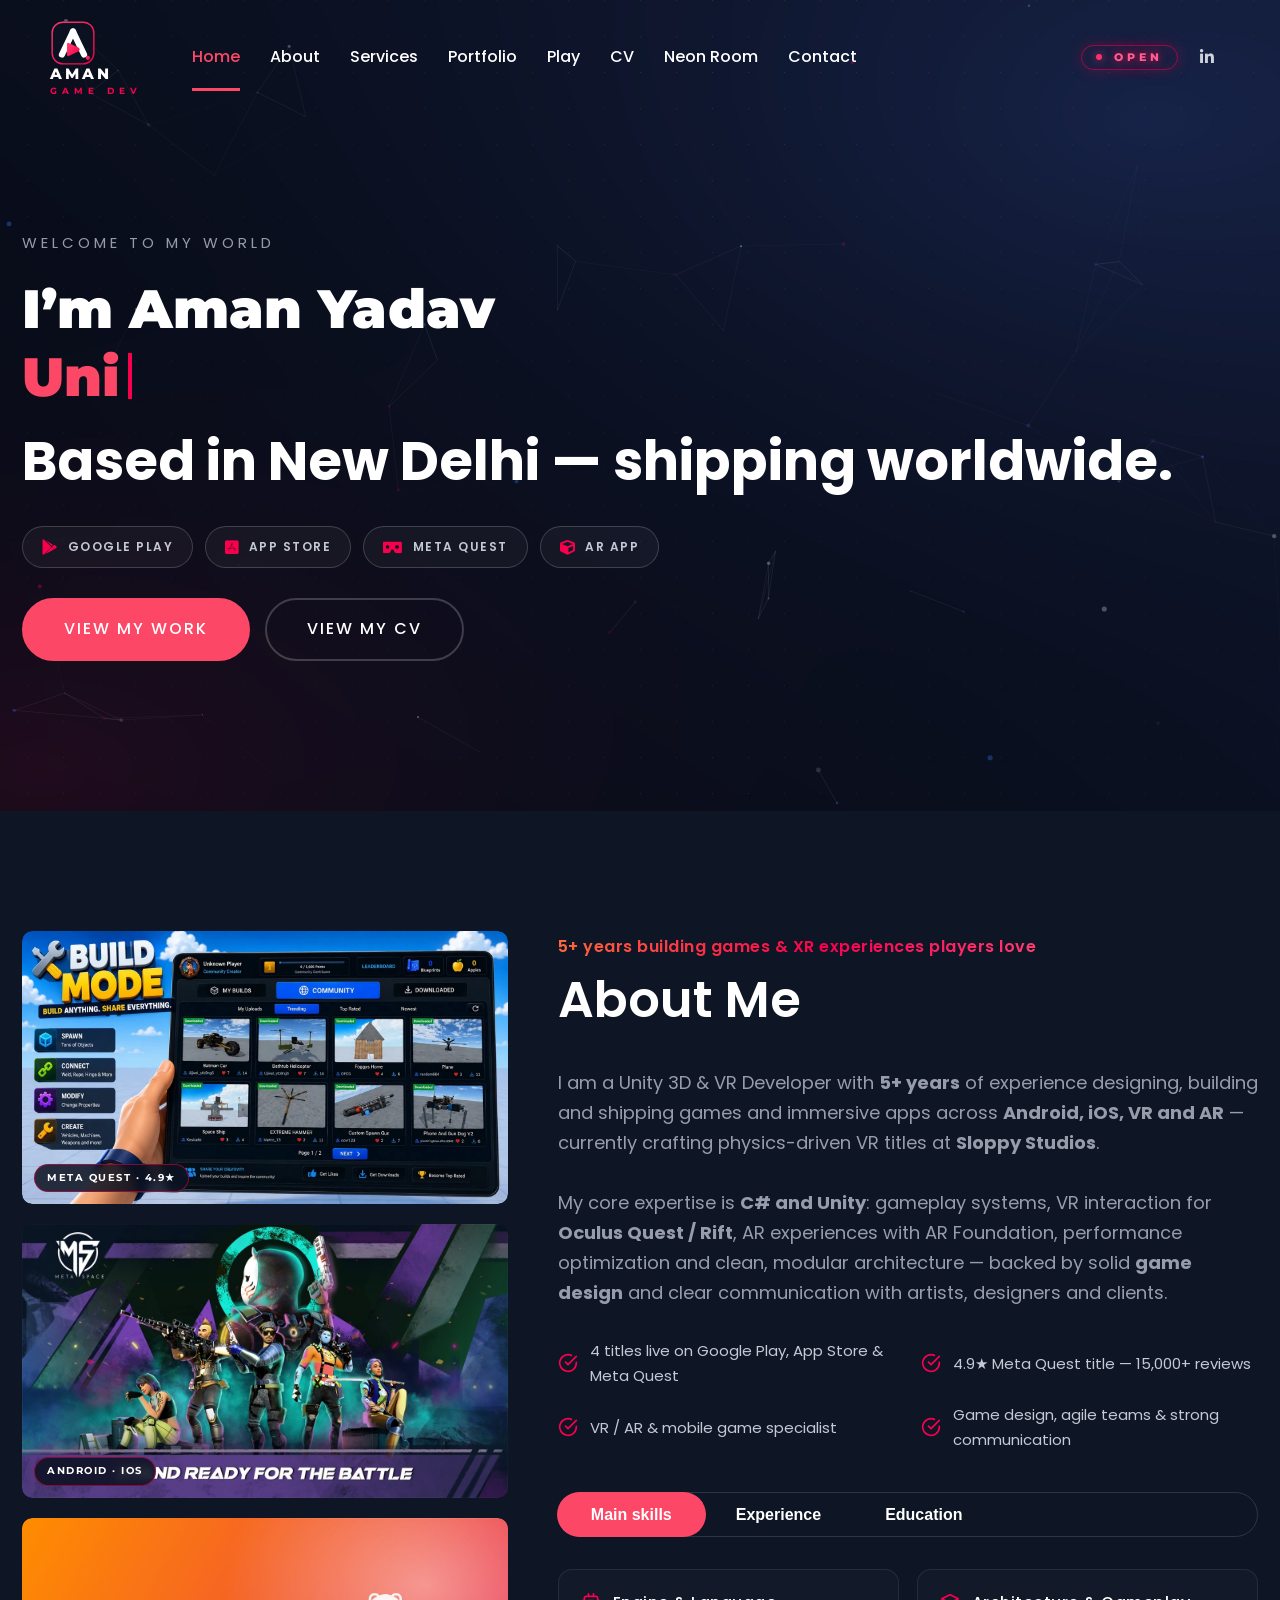
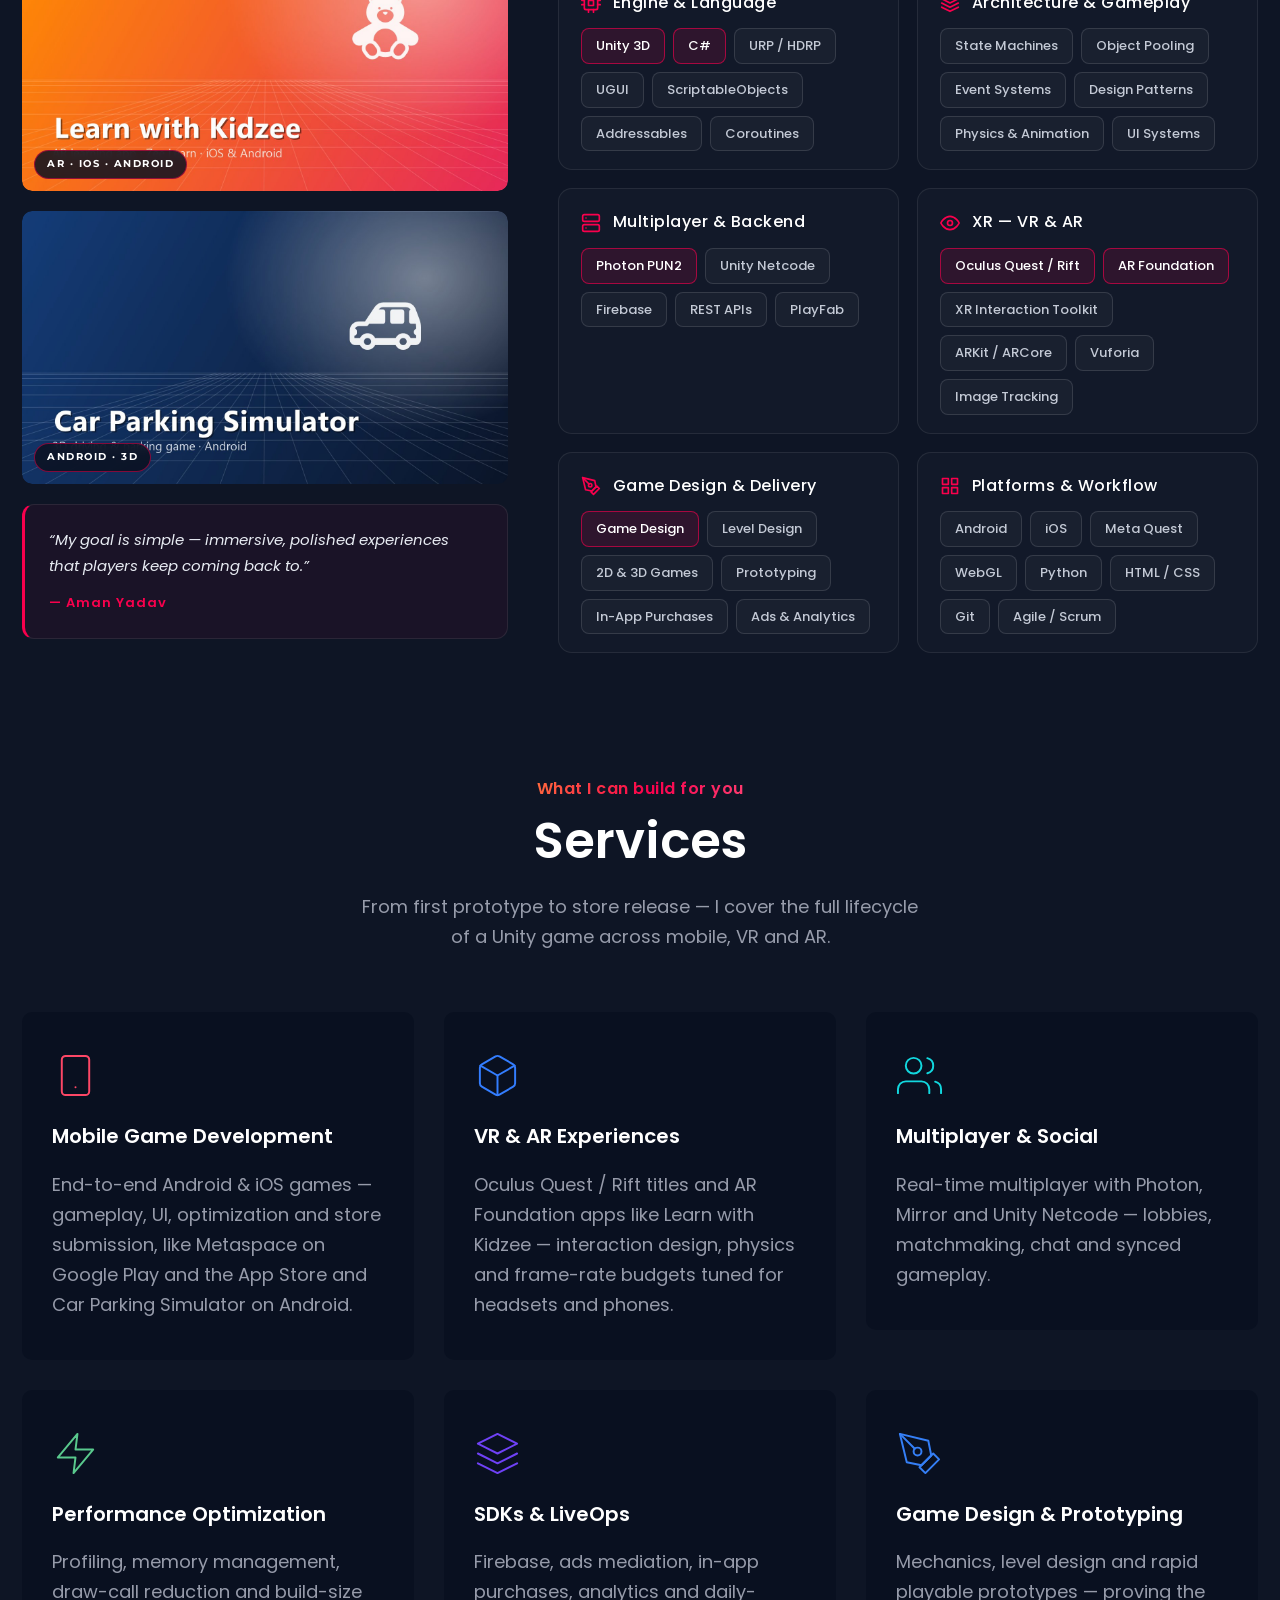
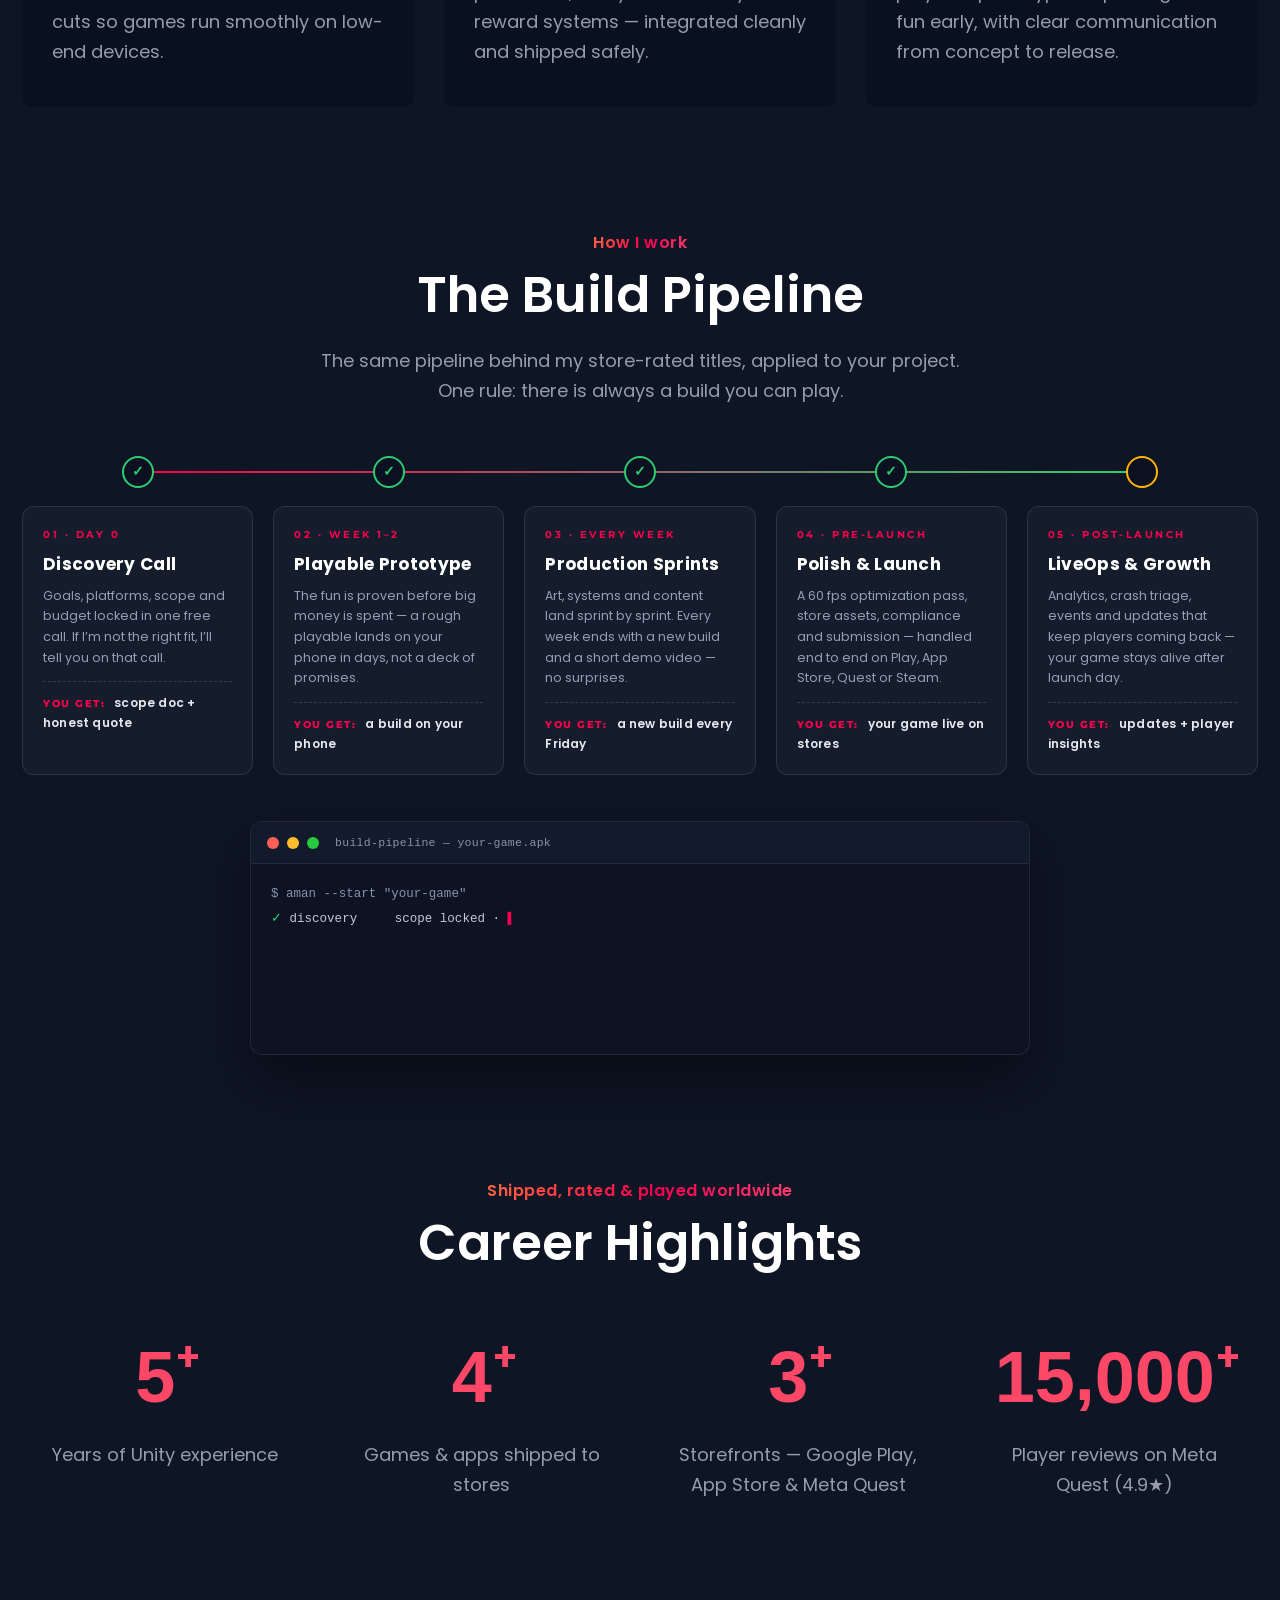
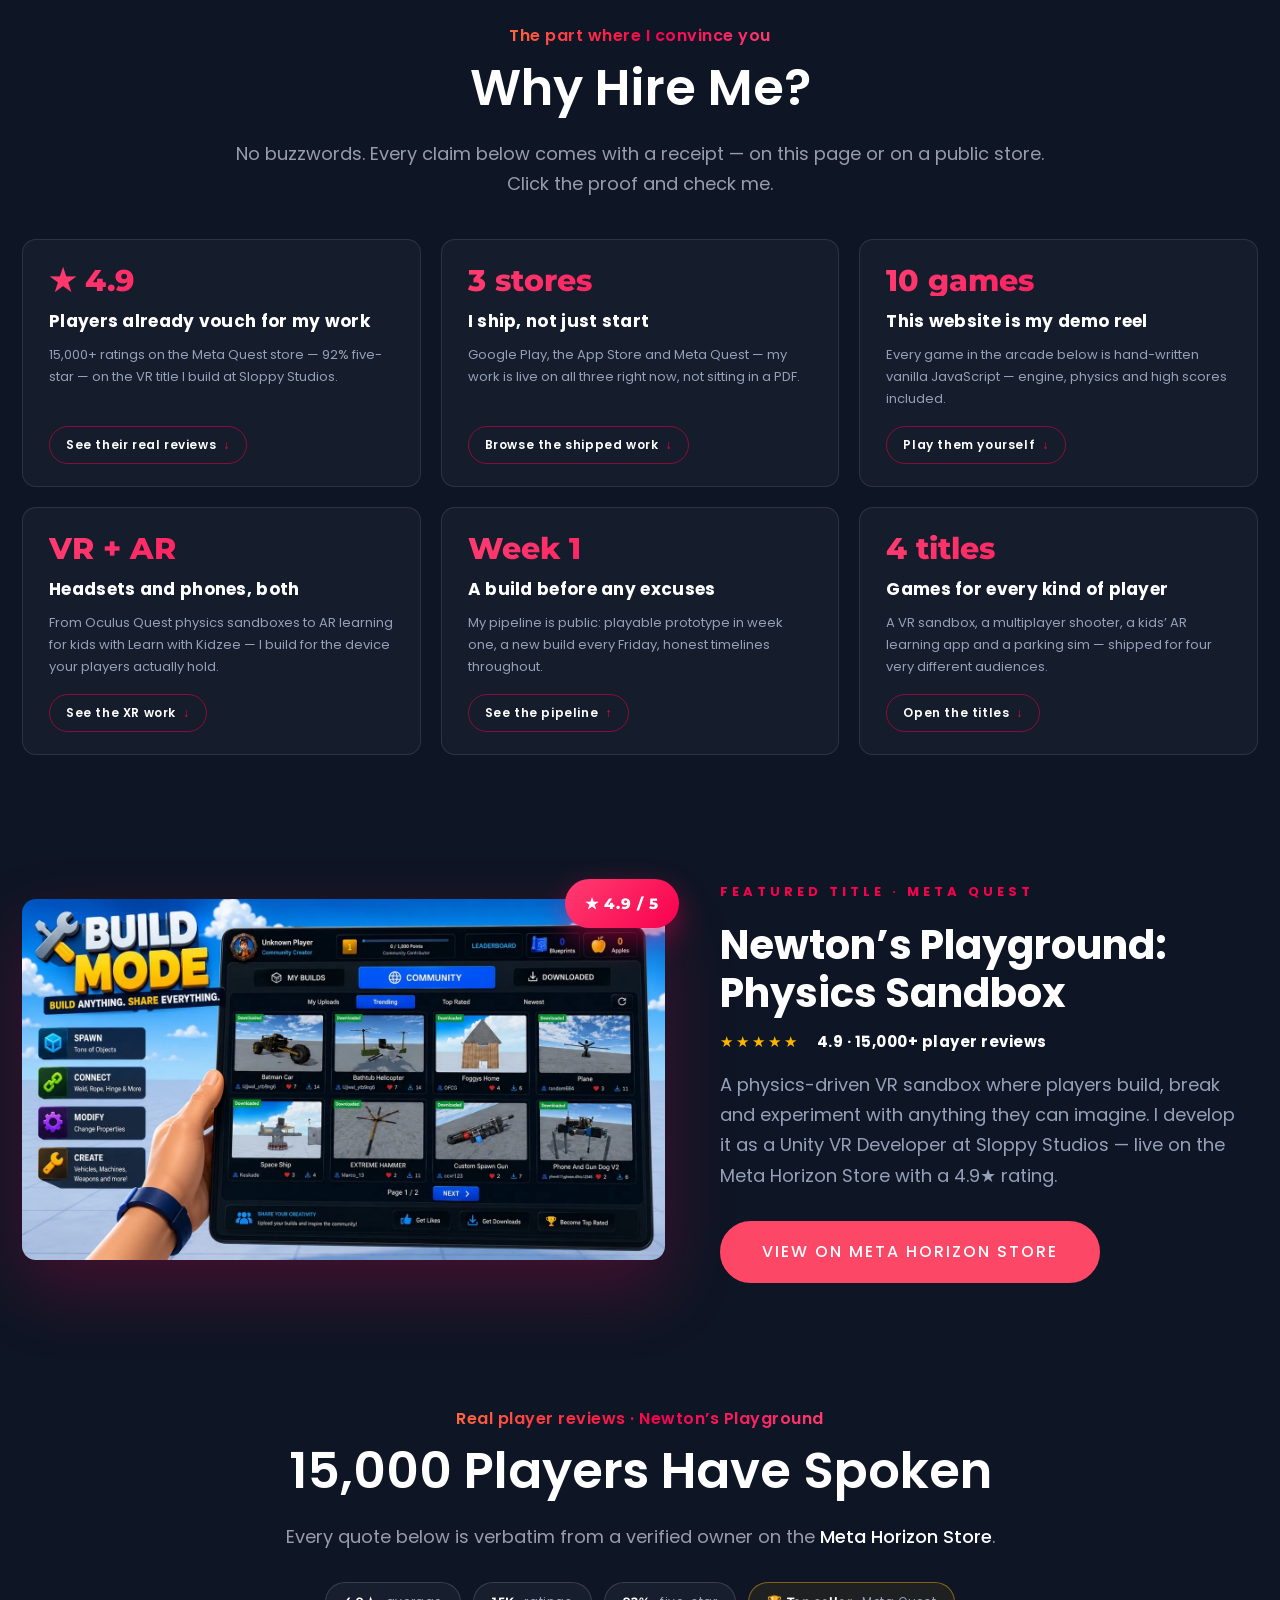
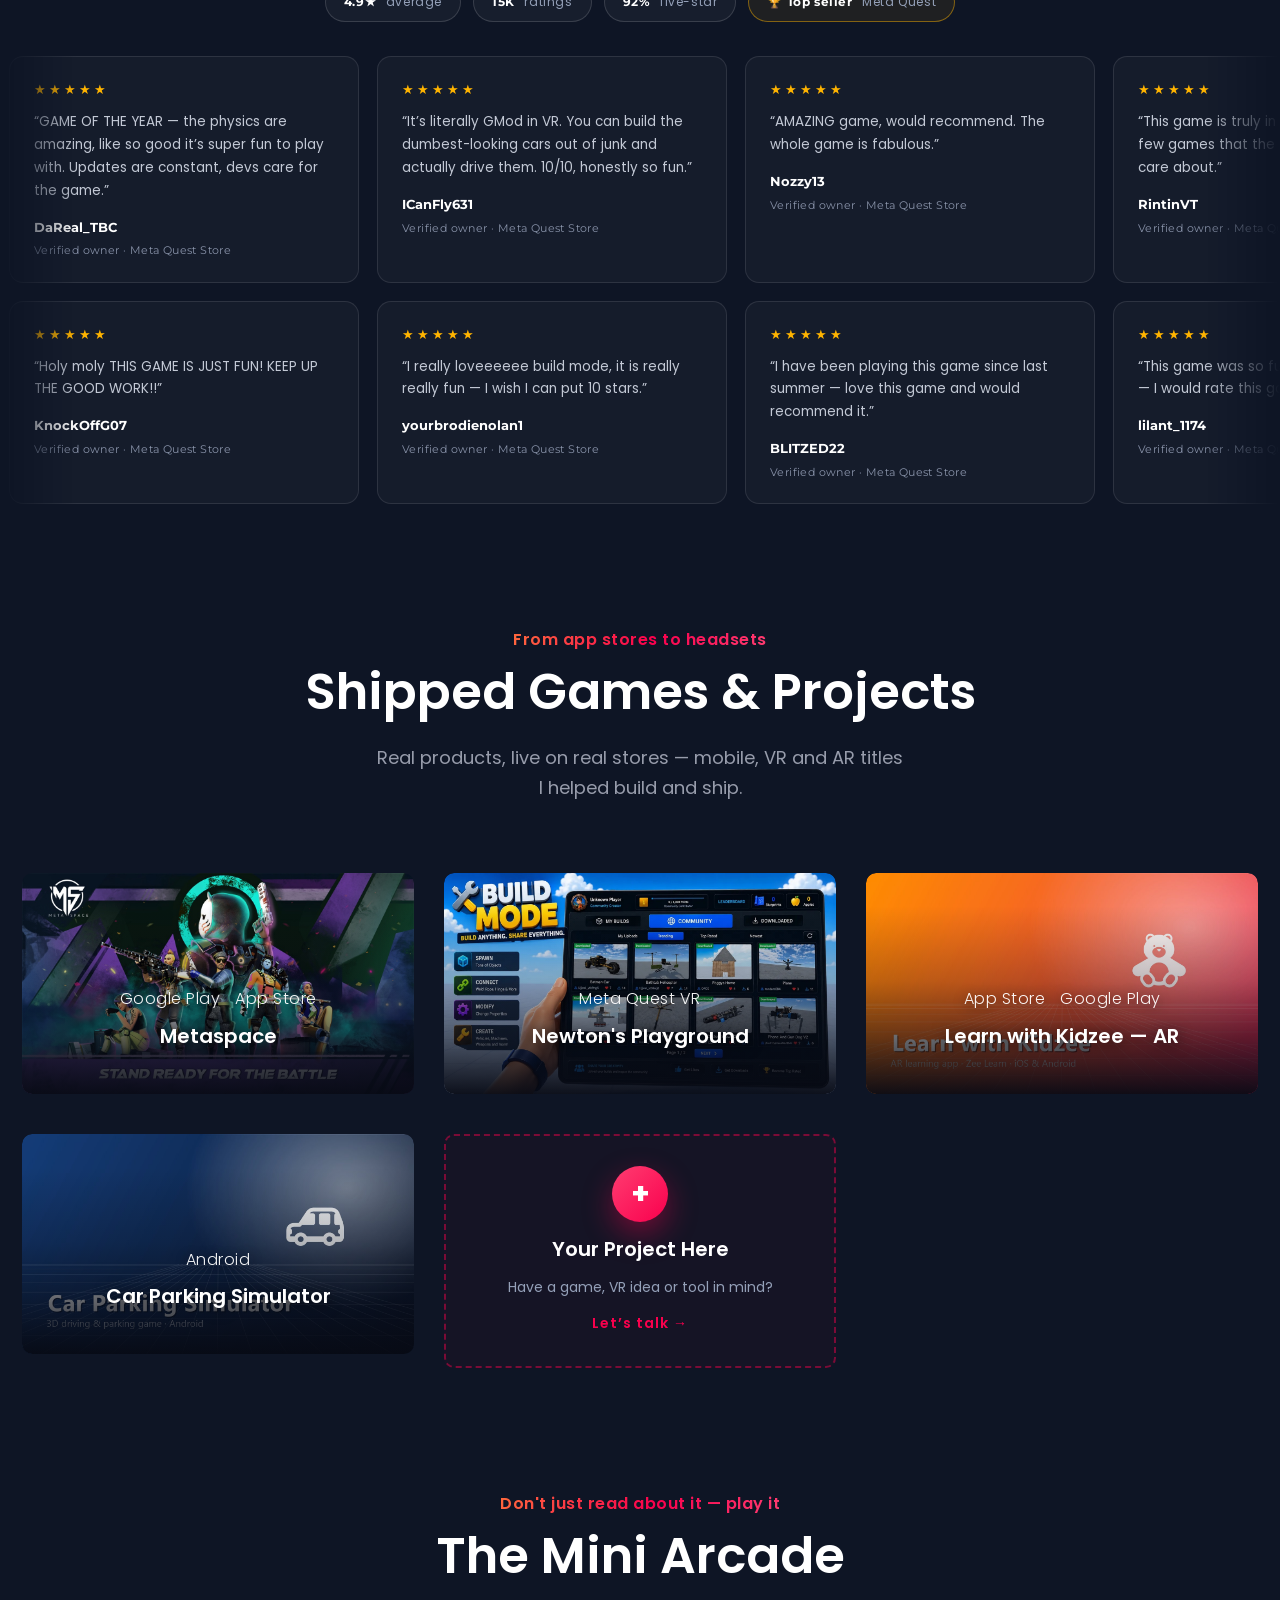
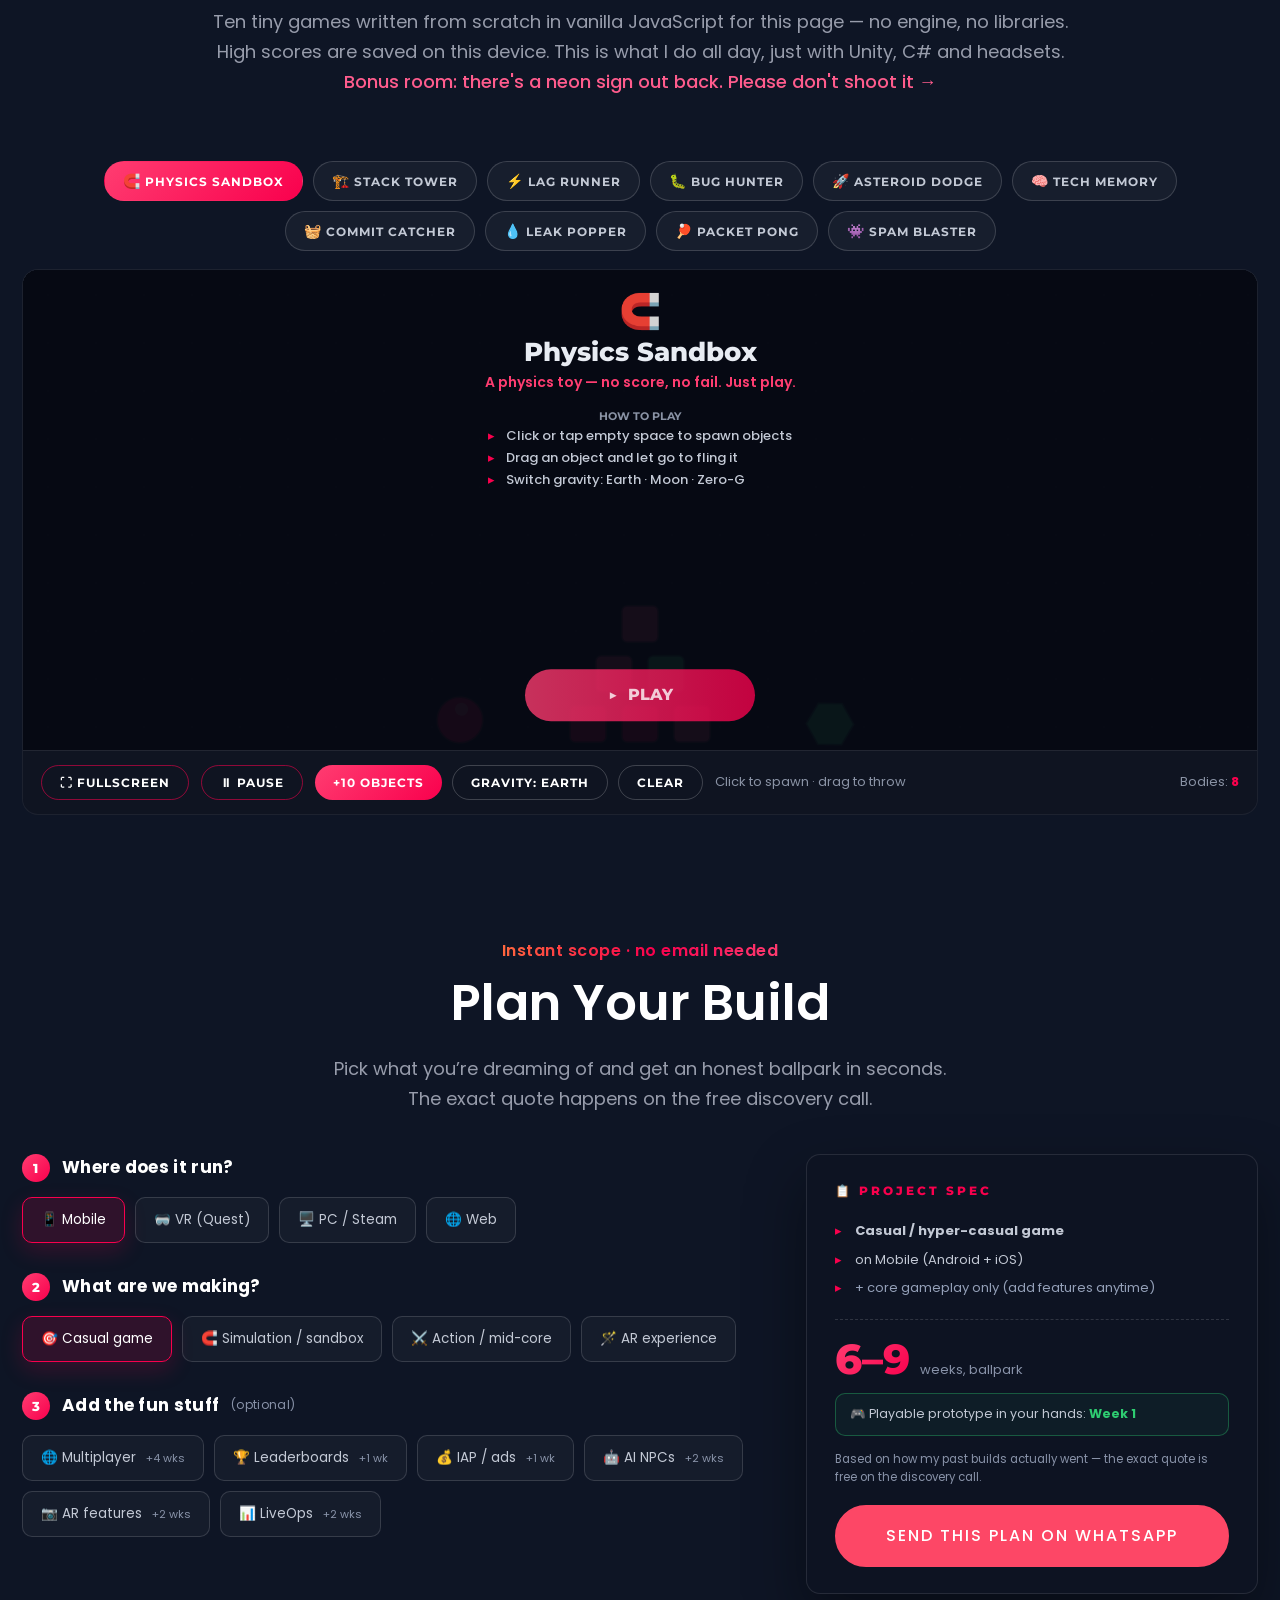
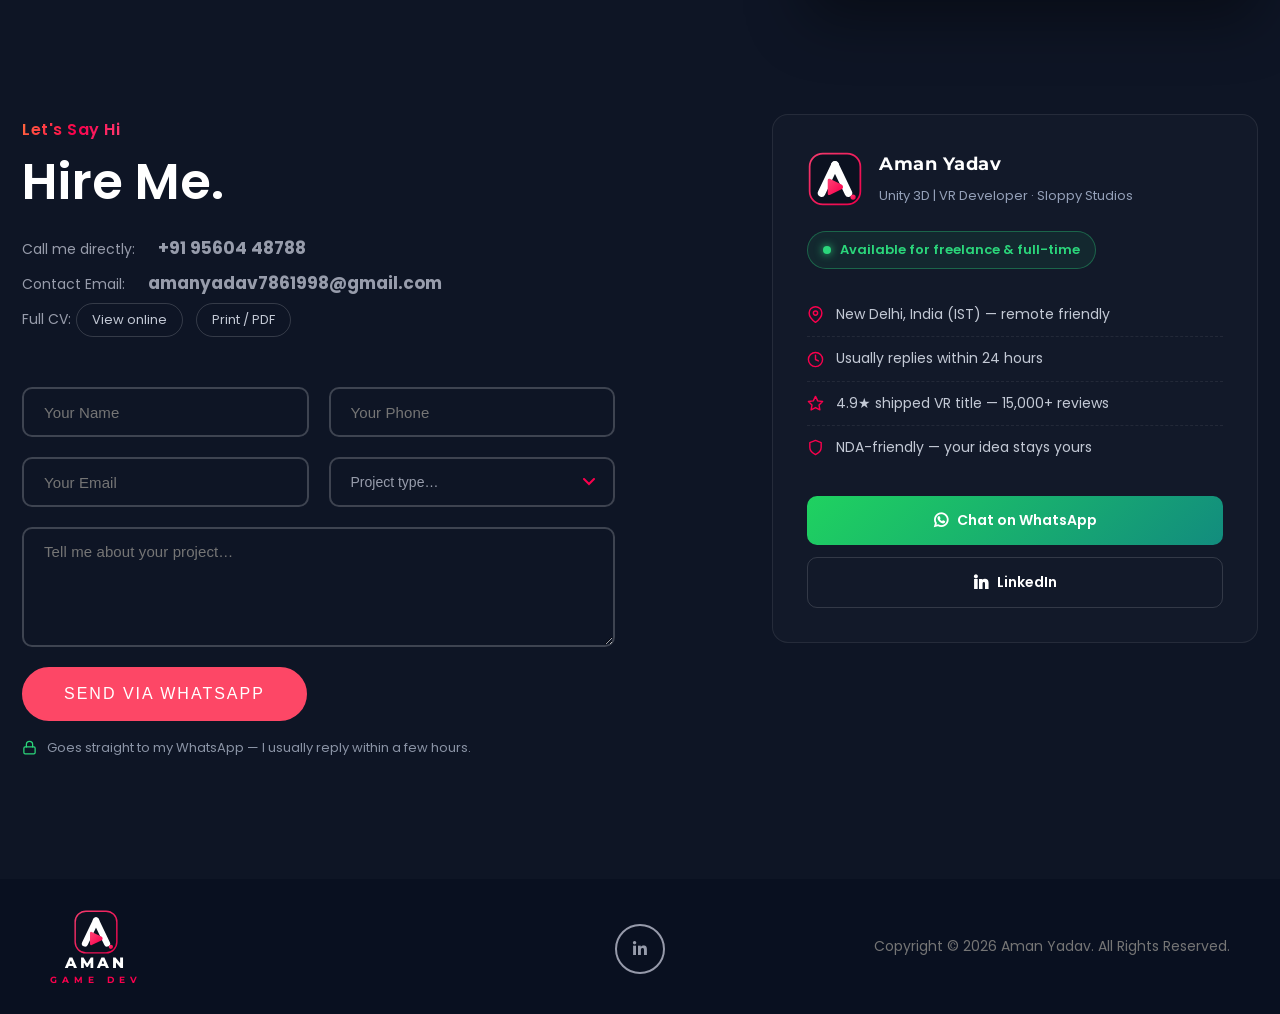
==== index.html @ d7301a1d "Aman Yadav portfolio — initial build Clone of the Prashant Gupta portfolio with Aman's details, game" ====
<!DOCTYPE html>
<html lang="en">

<head>
    <meta charset="utf-8">
    <meta http-equiv="x-ua-compatible" content="ie=edge">
    <title>Aman Yadav — Unity 3D | VR Developer | Mobile · VR · AR</title>
    <meta name="robots" content="index, follow" />
    <meta name="description" content="Unity 3D &amp; VR Developer with 5+ years of experience shipping games and AR apps on Google Play, the App Store and Meta Quest — including Metaspace, Newton's Playground (4.9★, 15K+ reviews), Learn with Kidzee AR and Car Parking Simulator.">
    <meta name="author" content="Aman Yadav">
    <meta name="viewport" content="width=device-width, initial-scale=1, shrink-to-fit=no">
    <meta name="theme-color" content="#f9004d">
    <link rel="canonical" href="https://aman-yadav-portfolio.vercel.app/">

    <!-- Open Graph / Social Share -->
    <meta property="og:type" content="website">
    <meta property="og:title" content="Aman Yadav — Unity 3D | VR Developer">
    <meta property="og:description" content="5+ years shipping games and AR apps across Android, iOS and Meta Quest VR. See Metaspace, Newton's Playground and Learn with Kidzee AR.">
    <meta property="og:url" content="https://aman-yadav-portfolio.vercel.app/">
    <meta property="og:image" content="https://aman-yadav-portfolio.vercel.app/assets/images/og-cover.jpg">
    <meta property="og:image:width" content="1200">
    <meta property="og:image:height" content="630">
    <meta name="twitter:card" content="summary_large_image">
    <meta name="twitter:title" content="Aman Yadav — Unity 3D | VR Developer">
    <meta name="twitter:description" content="5+ years shipping games and AR apps across Android, iOS and Meta Quest VR.">
    <meta name="twitter:image" content="https://aman-yadav-portfolio.vercel.app/assets/images/og-cover.jpg">

    <!-- Structured Data -->
    <script type="application/ld+json">
    {
      "@context": "https://schema.org",
      "@type": "Person",
      "name": "Aman Yadav",
      "jobTitle": "Unity 3D | VR Developer",
      "url": "https://aman-yadav-portfolio.vercel.app/",
      "email": "mailto:amanyadav7861998@gmail.com",
      "telephone": "+91-95604-48788",
      "address": { "@type": "PostalAddress", "addressCountry": "IN" },
      "knowsAbout": ["Unity", "C#", "Game Development", "Game Design", "VR", "AR", "Oculus Quest", "Multiplayer Networking", "Mobile Games"],
      "worksFor": { "@type": "Organization", "name": "Sloppy Studios" },
      "sameAs": [
        "https://www.linkedin.com/in/aman-yadav",
        "https://play.google.com/store/apps/details?id=com.MetaspaceTechnologiesPrivateLimited.Metaspace",
        "https://apps.apple.com/in/app/metaspace-game/id6462402154",
        "https://www.meta.com/en-gb/experiences/newtons-playground-physics-sandbox/24802835455982621/",
        "https://apps.apple.com/in/app/learnwithkidzee/id1602189314"
      ]
    }
    </script>

    <!-- Favicon -->
    <link rel="icon" type="image/svg+xml" href="assets/images/logo/logo-mark.svg">
    <link rel="shortcut icon" type="image/x-icon" href="assets/images/favicon.png">
    <link rel="apple-touch-icon" sizes="180x180" href="assets/images/apple-touch-icon.png">

    <!-- CSS Style -->
    <link rel="stylesheet" href="assets/css/vendor/bootstrap.min.css">
    <link rel="stylesheet" href="assets/css/plugins/feature.css">
    <link rel="stylesheet" href="assets/css/vendor/slick.css">
    <link rel="stylesheet" href="assets/css/vendor/slick-theme.css">
    <link rel="stylesheet" href="assets/css/vendor/lightbox.css">
    <link rel="stylesheet" href="assets/css/vendor/fontawesome.css">
    <link rel="stylesheet" href="assets/css/vendor/odometer.css">
    <link rel="stylesheet" href="assets/css/style.css">
    <link rel="stylesheet" href="assets/css/custom.css?v=34">
</head>

<body class="position-relative spybody">
    <div class="active-dark bg_color--9">

        <!-- Header Area Start -->
        <header class="header-area header-style-two header--fixed header--sticky color-black">
            <div class="header-wrapper">
                <div class="header-left d-flex align-items-center">
                    <div class="logo"><a href="index.html" aria-label="Aman Yadav — home"><img class="brand-mark" src="assets/images/logo/logo-mark.svg" alt="Aman Yadav logo"><span class="brand-text"><span class="bt-top">AMAN</span><span class="bt-sub">GAME DEV</span></span></a></div>
                    <nav class="mainmenunav d-none d-lg-block ml--50 navbar-example2">
                        <ul class="mainmenu nav nav-pills onepagenav">
                            <li class="nav-item current"><a class="nav-link" href="#home">Home</a></li>
                            <li class="nav-item"><a class="nav-link" href="#about">About</a></li>
                            <li class="nav-item"><a class="nav-link" href="#service">Services</a></li>
                            <li class="nav-item"><a class="nav-link" href="#portfolio">Portfolio</a>
                            </li>
                            <li class="nav-item"><a class="nav-link" href="#play">Play</a></li>
                            <li class="nav-item"><a class="nav-link external" href="cv.html">CV</a></li>
                            <li class="nav-item"><a class="nav-link external" href="neon.html">Neon Room</a></li>
                            <li class="nav-item"><a class="nav-link" href="#contact">Contact</a></li>
                        </ul>
                    </nav>
                </div>
                <div class="header-right">
                    <a class="neon-chip" href="neon.html" title="The neon room — a tiny physics toy. Please don't shoot the sign."><span class="neon-dot" aria-hidden="true"></span>OPEN</a>
                    <div class="social-share-inner d-none d-sm-block">
                        <ul class="social-share social-style--2 color-black d-flex justify-content-start liststyle">
                                                        <li><a href="https://www.linkedin.com/in/aman-yadav" target="_blank" rel="noopener noreferrer"><i class="fab fa-linkedin-in"></i></a></li>
                            <!-- <li><a href="#"><i class="fab fa-twitter"></i></a></li>
                            <li><a href="#"><i class="fab fa-instagram"></i></a></li> -->
                        </ul>
                    </div>
                    <!-- <div class="header-btn">
                        <a class="btn-default btn-border btn-opacity" href="#">
                            <span>buy Now</span>
                        </a>
                    </div> -->
                    <div class="humberger-menu d-block d-lg-none pl--20 pl_sm--10">
                        <span class="menutrigger text-white">
                            <i data-feather="menu"></i>
                        </span>
                    </div>
                    <div class="close-menu d-block d-lg-none"><span class="closeTrigger">
                            <i data-feather="x"></i></span>
                    </div>
                </div>
            </div>
        </header>
        <!-- Header Area End -->

        <!-- Start Popup Menu Area  -->
        <div class="rn-popup-mobile-menu one-page-popup-menu">
            <div class="inner">
                <div class="popup-menu-top">
                    <div class="logo">
                        <a href="index.html" aria-label="Aman Yadav — home"><img class="brand-mark" src="assets/images/logo/logo-mark.svg" alt="Aman Yadav logo"><span class="brand-text"><span class="bt-top">AMAN</span><span class="bt-sub">GAME DEV</span></span></a>
                    </div>
                    <div class="close-menu d-block d-lg-none">
                        <span class="closeTrigger">
                            <i data-feather="x"></i>
                        </span>
                    </div>
                </div>
                <div class="navbar-example2">
                    <ul class="mainmenu nav nav-pills onepagenav">
                        <li class="nav-item current"><a class="nav-link" href="#home">Home</a></li>
                        <li class="nav-item"><a class="nav-link" href="#about">About</a></li>
                        <li class="nav-item"><a class="nav-link" href="#service">Services</a></li>
                        <li class="nav-item"><a class="nav-link" href="#portfolio">Portfolio</a>
                        </li>
                        <li class="nav-item"><a class="nav-link" href="#play">Play</a></li>
                        <li class="nav-item"><a class="nav-link external" href="cv.html">CV</a></li>
                        <li class="nav-item"><a class="nav-link external neon-menu" href="neon.html">Neon Room</a></li>
                        <li class="nav-item"><a class="nav-link" href="#contact">Contact</a></li>
                    </ul>
                </div>
            </div>
        </div>
        <!-- End Popup Menu Area  -->

        <!-- slider Area Start -->
        <div id="home">
            <div class="slider-wrapper">
                <div class="slide personal-portfolio-slider slider-paralax slider-style-3 d-flex align-items-center justify-content-center bg_image bg_image--25">
                    <div id="hero-particles" class="hero-particles" aria-hidden="true"></div>
                    <div class="container">
                        <div class="row">
                            <div class="col-lg-12">
                                <div class="inner text-md-start text-center"><span>Welcome to my World</span>
                                    <h1 class="title">I’m Aman Yadav
                                        <span class="role-slot">
                                            <span class="role-sizer" aria-hidden="true">AR Experience Developer.</span>
                                            <span class="role-live"><span id="typed-role">Unity 3D Developer.</span><span class="typed-caret" aria-hidden="true"></span></span>
                                        </span>
                                    </h1>
                                    <h2>Based in New Delhi — shipping worldwide.</h2>
                                    <div class="hero-store-chips">
                                        <a href="https://play.google.com/store/apps/details?id=com.MetaspaceTechnologiesPrivateLimited.Metaspace&hl=en_IN" target="_blank" rel="noopener noreferrer"><i class="fab fa-google-play"></i> Google Play</a>
                                        <a href="https://apps.apple.com/in/app/metaspace-game/id6462402154" target="_blank" rel="noopener noreferrer"><i class="fab fa-app-store-ios"></i> App Store</a>
                                        <a href="https://www.meta.com/en-gb/experiences/newtons-playground-physics-sandbox/24802835455982621/" target="_blank" rel="noopener noreferrer"><i class="fas fa-vr-cardboard"></i> Meta Quest</a>
                                        <a href="https://apps.apple.com/in/app/learnwithkidzee/id1602189314" target="_blank" rel="noopener noreferrer"><i class="fas fa-cube"></i> AR App</a>
                                    </div>
                                    <div class="slide-btn mt--30">
                                        <a class="btn-default btn-opacity" href="#portfolio">View My Work</a>
                                        <a class="btn-default btn-border btn-opacity ml--10" href="cv.html">View My CV</a>
                                    </div>
                                </div>
                            </div>
                        </div>
                    </div>
                </div>
            </div>
        </div>
        <!-- slider Area End -->

        <!-- About Section Start -->
        <div id="about">
            <div class="about-area ptb--120  bg_color--8">
                <div class="about-wrapper">
                    <div class="container">
                        <div class="row row--35">
                            <div class="col-lg-5">
                                <div class="thumbnail about-covers">
                                    <a class="about-cover" href="https://www.meta.com/en-gb/experiences/newtons-playground-physics-sandbox/24802835455982621/" target="_blank" rel="noopener noreferrer">
                                        <img src="assets/images/portfolio/game-newtons.jpg" alt="Newton's Playground — physics sandbox VR game on Meta Quest">
                                        <span class="tag">Meta Quest · 4.9★</span>
                                    </a>
                                    <a class="about-cover" href="https://play.google.com/store/apps/details?id=com.MetaspaceTechnologiesPrivateLimited.Metaspace&hl=en_IN" target="_blank" rel="noopener noreferrer">
                                        <img src="assets/images/portfolio/game-metaspace.jpg" alt="Metaspace — multiplayer battle arena game on Android and iOS" loading="lazy" decoding="async">
                                        <span class="tag">Android · iOS</span>
                                    </a>
                                    <a class="about-cover" href="https://apps.apple.com/in/app/learnwithkidzee/id1602189314" target="_blank" rel="noopener noreferrer">
                                        <img src="assets/images/portfolio/game-kidzee.jpg" alt="Learn with Kidzee — AR learning app for preschoolers on iOS and Android" loading="lazy" decoding="async">
                                        <span class="tag">AR · iOS · Android</span>
                                    </a>
                                    <a class="about-cover" href="https://play.google.com/store/search?q=car%20parking%20simulator&c=apps" target="_blank" rel="noopener noreferrer">
                                        <img src="assets/images/portfolio/game-parking.jpg" alt="Car Parking Simulator — 3D driving and parking game on Android" loading="lazy" decoding="async">
                                        <span class="tag">Android · 3D</span>
                                    </a>
                                    <div class="about-quote">
                                        <p>&ldquo;My goal is simple &mdash; immersive, polished experiences that players keep coming back to.&rdquo;</p>
                                        <span>&mdash; Aman Yadav</span>
                                    </div>
                                </div>
                            </div>
                            <div class="col-lg-7">
                                <div class="about-inner inner">
                                    <div class="section-title"><span class="subtitle">5+ years building games &amp; XR experiences players love</span>
                                        <h2 class="title mb--20">About Me</h2>
                                        <p>
                                            I am a Unity 3D &amp; VR Developer with <strong>5+ years</strong> of experience designing, building and shipping games and immersive apps across <strong>Android, iOS, VR and AR</strong> &mdash; currently crafting physics-driven VR titles at <strong>Sloppy Studios</strong>.
                                          </p>
                                          <p>
                                            My core expertise is <strong>C# and Unity</strong>: gameplay systems, VR interaction for <strong>Oculus Quest / Rift</strong>, AR experiences with AR Foundation, performance optimization and clean, modular architecture &mdash; backed by solid <strong>game design</strong> and clear communication with artists, designers and clients.
                                          </p>
                                          <div class="about-points">
                                              <div><i data-feather="check-circle"></i> 4 titles live on Google Play, App Store &amp; Meta Quest</div>
                                              <div><i data-feather="check-circle"></i> 4.9&#9733; Meta Quest title &mdash; 15,000+ reviews</div>
                                              <div><i data-feather="check-circle"></i> VR / AR &amp; mobile game specialist</div>
                                              <div><i data-feather="check-circle"></i> Game design, agile teams &amp; strong communication</div>
                                          </div>
                                    </div>
                                    <div class="tabs-area mt--40">
                                        <div class="tab-wrapper">
                                            <ul class="tab-style--1 nav nav-tabs" role="tablist">
                                                <li class="nav-item">
                                                    <button class="active" id="mainskill" data-bs-toggle="tab" data-bs-target="#rn-mainskill" role="tab" aria-controls="rn-mainskill" aria-selected="true">Main skills</button>
                                                </li>
                                                <!-- <li class="nav-item">
                                                    <button id="awards" data-bs-toggle="tab" data-bs-target="#rn-awards" role="tab" aria-controls="awards" aria-selected="false">Awards</button>
                                                </li> -->
                                                <li class="nav-item">
                                                    <button id="experience" data-bs-toggle="tab" data-bs-target="#rn-experience" role="tab" aria-controls="rn-experience" aria-selected="false">Experience</button>
                                                </li>
                                                <li class="nav-item">
                                                    <button id="education" data-bs-toggle="tab" data-bs-target="#rn-education" role="tab" aria-controls="rn-education" aria-selected="false">Education</button>
                                                </li>
                                            </ul>
                                            <div class="tab-content">
                                                <div class="tab-pane fade show active" id="rn-mainskill" role="tabpanel" aria-labelledby="mainskill">
                                                    <div class="single-tab-content">
                                                        <div class="skill-cards">
                                                            <div class="skill-card">
                                                                <div class="sc-head"><i data-feather="cpu"></i><h6>Engine &amp; Language</h6></div>
                                                                <div class="chips"><span class="hot">Unity 3D</span><span class="hot">C#</span><span>URP / HDRP</span><span>UGUI</span><span>ScriptableObjects</span><span>Addressables</span><span>Coroutines</span></div>
                                                            </div>
                                                            <div class="skill-card">
                                                                <div class="sc-head"><i data-feather="layers"></i><h6>Architecture &amp; Gameplay</h6></div>
                                                                <div class="chips"><span>State Machines</span><span>Object Pooling</span><span>Event Systems</span><span>Design Patterns</span><span>Physics &amp; Animation</span><span>UI Systems</span></div>
                                                            </div>
                                                            <div class="skill-card">
                                                                <div class="sc-head"><i data-feather="server"></i><h6>Multiplayer &amp; Backend</h6></div>
                                                                <div class="chips"><span class="hot">Photon PUN2</span><span>Unity Netcode</span><span>Firebase</span><span>REST APIs</span><span>PlayFab</span></div>
                                                            </div>
                                                            <div class="skill-card">
                                                                <div class="sc-head"><i data-feather="eye"></i><h6>XR &mdash; VR &amp; AR</h6></div>
                                                                <div class="chips"><span class="hot">Oculus Quest / Rift</span><span class="hot">AR Foundation</span><span>XR Interaction Toolkit</span><span>ARKit / ARCore</span><span>Vuforia</span><span>Image Tracking</span></div>
                                                            </div>
                                                            <div class="skill-card">
                                                                <div class="sc-head"><i data-feather="pen-tool"></i><h6>Game Design &amp; Delivery</h6></div>
                                                                <div class="chips"><span class="hot">Game Design</span><span>Level Design</span><span>2D &amp; 3D Games</span><span>Prototyping</span><span>In-App Purchases</span><span>Ads &amp; Analytics</span></div>
                                                            </div>
                                                            <div class="skill-card">
                                                                <div class="sc-head"><i data-feather="grid"></i><h6>Platforms &amp; Workflow</h6></div>
                                                                <div class="chips"><span>Android</span><span>iOS</span><span>Meta Quest</span><span>WebGL</span><span>Python</span><span>HTML / CSS</span><span>Git</span><span>Agile / Scrum</span></div>
                                                            </div>
                                                        </div>
                                                    </div>
                                                </div>

                                                <!-- <div class="tab-pane fade" id="rn-awards" role="tabpanel" aria-labelledby="awards">
                                                    <div class="single-tab-content">
                                                        <ul>
                                                            <li><a>Awwwards.com
                                                                    <span>- Winner</span></a> 2019 -
                                                                2020</li>
                                                            <li><a>CSS Design Awards
                                                                    <span>- Winner</span></a> 2017 -
                                                                2018</li>
                                                            <li><a>Design nominees
                                                                    <span>- site of the
                                                                        day</span></a> 2013- 2014
                                                            </li>
                                                            <li><a>Awwwards.com
                                                                    <span>- Winner</span></a> 2019 -
                                                                2020</li>
                                                        </ul>
                                                    </div>
                                                </div> -->

                                                <div class="tab-pane fade" id="rn-experience" role="tabpanel" aria-labelledby="experience">
                                                    <div class="single-tab-content">
                                                        <div class="rn-timeline">
                                                            <div class="tl-item">
                                                                <div class="tl-head"><h5>Unity VR Developer</h5><span class="tl-date">SEP 2025 &mdash; PRESENT</span></div>
                                                                <div class="tl-org">Sloppy Studios &middot; Noida (Hybrid)</div>
                                                                <p>Physics-driven VR titles &mdash; Newton&rsquo;s Playground (4.9&#9733;, 15,000+ reviews on Meta Quest): VR interactions, physics systems and frame-rate budgets tuned for Quest.</p>
                                                            </div>
                                                            <div class="tl-item">
                                                                <div class="tl-head"><h5>Unity Game Developer</h5><span class="tl-date">2021 &mdash; SEP 2025</span></div>
                                                                <div class="tl-org">MetaSpace (Payiza) &middot; Noida</div>
                                                                <p>Metaspace &mdash; sci-fi multiplayer shooter on Android &amp; iOS (4.6&#9733; App Store): gameplay systems, Photon PUN2 combat, UI and store releases.</p>
                                                            </div>
                                                            <div class="tl-item">
                                                                <div class="tl-head"><h5>Unity Developer</h5><span class="tl-date">2020 &mdash; 2021</span></div>
                                                                <div class="tl-org">AR &amp; mobile projects &middot; New Delhi</div>
                                                                <p>Learn with Kidzee &mdash; AR learning app for Zee Learn&rsquo;s preschool programmes (App Store &amp; Google Play) &mdash; and Car Parking Simulator, a 3D driving &amp; parking game for Android.</p>
                                                            </div>
                                                        </div>
                                                    </div>
                                                </div>

                                                <div class="tab-pane fade" id="rn-education" role="tabpanel" aria-labelledby="education">
                                                    <div class="single-tab-content">
                                                        <div class="rn-timeline">
                                                            <div class="tl-item">
                                                                <div class="tl-head"><h5>B.Tech &mdash; Bachelor of Technology</h5><span class="tl-date">2016 &mdash; 2020</span></div>
                                                                <div class="tl-org">UIET &middot; Kurukshetra University</div>
                                                                <p>Engineering foundations in programming, data structures, algorithms and software design.</p>
                                                            </div>
                                                            <div class="tl-item">
                                                                <div class="tl-head"><h5>Senior Secondary (XII)</h5><span class="tl-date">2016</span></div>
                                                                <div class="tl-org">Kendriya Vidyalaya</div>
                                                                <p>Science stream &mdash; mathematics and computer science.</p>
                                                            </div>
                                                        </div>
                                                    </div>
                                                </div>
                                            </div>


                                        </div>
                                    </div>
                                </div>
                            </div>
                        </div>
                    </div>
                </div>
            </div>
        </div>
        <!-- About Section End -->

        <!-- Start Service Area -->
        <div id="service">
            <div class="service-area creative-service-wrapper pb--120 bg_color--8">
                <div class="container">
                    <div class="row">
                        <div class="col-lg-12">
                            <div class="section-title text-center mb--30 mb_sm--0">
                                <span class="subtitle">What I can build for you</span>
                                <h2 class="title">Services</h2>
                                <p class="description">From first prototype to store release — I cover the full lifecycle <br> of a Unity game across mobile, VR and AR.</p>
                            </div>
                        </div>
                    </div>
                    <div class="row creative-service">
                        <div class="col-lg-12">
                            <div class="row service-main-wrapper">
                                <div class="col-lg-4 col-md-6 col-sm-6 col-12 text-start">
                                    <div class="service service__style--2 text-start bg-gray">
                                        <div class="icon"><i data-feather="smartphone"></i></div>
                                        <div class="content">
                                            <h3 class="title">Mobile Game Development</h3>
                                            <p>End-to-end Android &amp; iOS games — gameplay, UI, optimization and store submission, like Metaspace on Google Play and the App Store and Car Parking Simulator on Android.</p>
                                        </div>
                                    </div>
                                </div>
                                <div class="col-lg-4 col-md-6 col-sm-6 col-12 text-start">
                                    <div class="service service__style--2 text-start bg-gray">
                                        <div class="icon"><i data-feather="box"></i></div>
                                        <div class="content">
                                            <h3 class="title">VR &amp; AR Experiences</h3>
                                            <p>Oculus Quest / Rift titles and AR Foundation apps like Learn with Kidzee — interaction design, physics and frame-rate budgets tuned for headsets and phones.</p>
                                        </div>
                                    </div>
                                </div>
                                <div class="col-lg-4 col-md-6 col-sm-6 col-12 text-start">
                                    <div class="service service__style--2 text-start bg-gray">
                                        <div class="icon"><i data-feather="users"></i></div>
                                        <div class="content">
                                            <h3 class="title">Multiplayer &amp; Social</h3>
                                            <p>Real-time multiplayer with Photon, Mirror and Unity Netcode — lobbies, matchmaking, chat and synced gameplay.</p>
                                        </div>
                                    </div>
                                </div>
                                <div class="col-lg-4 col-md-6 col-sm-6 col-12 text-start">
                                    <div class="service service__style--2 text-start bg-gray">
                                        <div class="icon"><i data-feather="zap"></i></div>
                                        <div class="content">
                                            <h3 class="title">Performance Optimization</h3>
                                            <p>Profiling, memory management, draw-call reduction and build-size cuts so games run smoothly on low-end devices.</p>
                                        </div>
                                    </div>
                                </div>
                                <div class="col-lg-4 col-md-6 col-sm-6 col-12 text-start">
                                    <div class="service service__style--2 text-start bg-gray">
                                        <div class="icon"><i data-feather="layers"></i></div>
                                        <div class="content">
                                            <h3 class="title">SDKs &amp; LiveOps</h3>
                                            <p>Firebase, ads mediation, in-app purchases, analytics and daily-reward systems — integrated cleanly and shipped safely.</p>
                                        </div>
                                    </div>
                                </div>
                                <div class="col-lg-4 col-md-6 col-sm-6 col-12 text-start">
                                    <div class="service service__style--2 text-start bg-gray">
                                        <div class="icon"><i data-feather="pen-tool"></i></div>
                                        <div class="content">
                                            <h3 class="title">Game Design &amp; Prototyping</h3>
                                            <p>Mechanics, level design and rapid playable prototypes — proving the fun early, with clear communication from concept to release.</p>
                                        </div>
                                    </div>
                                </div>
                            </div>
                        </div>
                    </div>
                </div>
            </div>
        </div>
        <!-- End Service Area -->

        <!-- Start Build Pipeline Area -->
        <div id="pipeline" class="pipeline-area pb--120 bg_color--8">
            <div class="container">
                <div class="row">
                    <div class="col-lg-12">
                        <div class="section-title text-center mb--40">
                            <span class="subtitle">How I work</span>
                            <h2 class="title">The Build Pipeline</h2>
                            <p class="description">The same pipeline behind my store-rated titles, applied to your project. <br> One rule: there is always a build you can play.</p>
                        </div>
                    </div>
                </div>
                <div class="row">
                    <div class="col-lg-12">
                        <div class="build-pipeline" id="build-pipeline">
                            <div class="bp-rail" aria-hidden="true"><span class="bp-rail-fill"></span></div>
                            <div class="bp-stages">
                                <div class="bp-stage">
                                    <div class="bp-node" aria-hidden="true"><span class="bp-dot"></span></div>
                                    <div class="bp-card">
                                        <span class="bp-tag">01 &middot; Day 0</span>
                                        <h3>Discovery Call</h3>
                                        <p>Goals, platforms, scope and budget locked in one free call. If I&rsquo;m not the right fit, I&rsquo;ll tell you on that call.</p>
                                        <div class="bp-deliver"><span>You get:</span> scope doc + honest quote</div>
                                    </div>
                                </div>
                                <div class="bp-stage">
                                    <div class="bp-node" aria-hidden="true"><span class="bp-dot"></span></div>
                                    <div class="bp-card">
                                        <span class="bp-tag">02 &middot; Week 1&ndash;2</span>
                                        <h3>Playable Prototype</h3>
                                        <p>The fun is proven before big money is spent &mdash; a rough playable lands on your phone in days, not a deck of promises.</p>
                                        <div class="bp-deliver"><span>You get:</span> a build on your phone</div>
                                    </div>
                                </div>
                                <div class="bp-stage">
                                    <div class="bp-node" aria-hidden="true"><span class="bp-dot"></span></div>
                                    <div class="bp-card">
                                        <span class="bp-tag">03 &middot; Every week</span>
                                        <h3>Production Sprints</h3>
                                        <p>Art, systems and content land sprint by sprint. Every week ends with a new build and a short demo video &mdash; no surprises.</p>
                                        <div class="bp-deliver"><span>You get:</span> a new build every Friday</div>
                                    </div>
                                </div>
                                <div class="bp-stage">
                                    <div class="bp-node" aria-hidden="true"><span class="bp-dot"></span></div>
                                    <div class="bp-card">
                                        <span class="bp-tag">04 &middot; Pre-launch</span>
                                        <h3>Polish &amp; Launch</h3>
                                        <p>A 60&nbsp;fps optimization pass, store assets, compliance and submission &mdash; handled end to end on Play, App Store, Quest or Steam.</p>
                                        <div class="bp-deliver"><span>You get:</span> your game live on stores</div>
                                    </div>
                                </div>
                                <div class="bp-stage">
                                    <div class="bp-node" aria-hidden="true"><span class="bp-dot"></span></div>
                                    <div class="bp-card">
                                        <span class="bp-tag">05 &middot; Post-launch</span>
                                        <h3>LiveOps &amp; Growth</h3>
                                        <p>Analytics, crash triage, events and updates that keep players coming back &mdash; your game stays alive after launch day.</p>
                                        <div class="bp-deliver"><span>You get:</span> updates + player insights</div>
                                    </div>
                                </div>
                            </div>
                        </div>
                        <div class="bp-terminal" aria-hidden="true">
                            <div class="bp-term-head"><span class="td td-r"></span><span class="td td-y"></span><span class="td td-g"></span><b>build-pipeline &mdash; your-game.apk</b></div>
                            <pre class="bp-term-body"><span class="ln cmd">$ aman --start "your-game"</span><span class="ln ok">&#10003; discovery     scope locked &middot; honest timeline agreed</span><span class="ln ok">&#10003; prototype     build #1 installed on your phone &mdash; week 1</span><span class="ln ok">&#10003; production    build #14 &middot; 60 fps locked &middot; zero open blockers</span><span class="ln ok">&#10003; launch        approved &mdash; live on Google Play + App Store</span><span class="ln run">&#9656; liveops       watching analytics, shipping updates&hellip;<span class="tl-caret">&#9612;</span></span></pre>
                        </div>
                    </div>
                </div>
            </div>
        </div>
        <!-- End Build Pipeline Area -->

        <!-- Start Career Highlights (CounterUp) Area -->
        <div class="rn-counterup-area pb--120 bg_color--8">
            <div class="container">
                <div class="row">
                    <div class="col-lg-12">
                        <div class="section-title text-center">
                            <span class="subtitle">Shipped, rated &amp; played worldwide</span>
                            <h2 class="title">Career Highlights</h2>
                        </div>
                    </div>
                </div>
                <div class="row">
                    <div class="col-lg-3 col-md-6 col-sm-6 col-12">
                        <div class="counterup_style--1">
                            <h5 class="counter"><span class="odometer" data-count="5">0</span></h5>
                            <p class="description">Years of Unity experience</p>
                        </div>
                    </div>
                    <div class="col-lg-3 col-md-6 col-sm-6 col-12">
                        <div class="counterup_style--1">
                            <h5 class="counter"><span class="odometer" data-count="4">0</span></h5>
                            <p class="description">Games &amp; apps shipped to stores</p>
                        </div>
                    </div>
                    <div class="col-lg-3 col-md-6 col-sm-6 col-12">
                        <div class="counterup_style--1">
                            <h5 class="counter"><span class="odometer" data-count="3">0</span></h5>
                            <p class="description">Storefronts — Google Play, App Store &amp; Meta Quest</p>
                        </div>
                    </div>
                    <div class="col-lg-3 col-md-6 col-sm-6 col-12">
                        <div class="counterup_style--1">
                            <h5 class="counter"><span class="odometer" data-count="15000">0</span></h5>
                            <p class="description">Player reviews on Meta Quest (4.9★)</p>
                        </div>
                    </div>
                </div>
            </div>
        </div>
        <!-- End Career Highlights (CounterUp) Area -->

        <!-- Start Why Hire Me Area -->
        <div id="why-me" class="whyme-area pb--120 bg_color--8">
            <div class="container">
                <div class="row">
                    <div class="col-lg-12">
                        <div class="section-title text-center mb--40">
                            <span class="subtitle">The part where I convince you</span>
                            <h2 class="title">Why Hire Me?</h2>
                            <p class="description">No buzzwords. Every claim below comes with a receipt &mdash; on this page or on a public store. <br> Click the proof and check me.</p>
                        </div>
                    </div>
                </div>
                <div class="row">
                    <div class="col-lg-12">
                        <div class="wh-grid">
                            <div class="wh-card">
                                <div class="wh-stat">&#9733;&nbsp;4.9</div>
                                <h3>Players already vouch for my work</h3>
                                <p>15,000+ ratings on the Meta Quest store &mdash; 92% five-star &mdash; on the VR title I build at Sloppy Studios.</p>
                                <a class="wh-proof" href="#reviews">See their real reviews <i>&#8595;</i></a>
                            </div>
                            <div class="wh-card">
                                <div class="wh-stat">3 stores</div>
                                <h3>I ship, not just start</h3>
                                <p>Google Play, the App Store and Meta Quest &mdash; my work is live on all three right now, not sitting in a PDF.</p>
                                <a class="wh-proof" href="#portfolio">Browse the shipped work <i>&#8595;</i></a>
                            </div>
                            <div class="wh-card">
                                <div class="wh-stat">10 games</div>
                                <h3>This website is my demo reel</h3>
                                <p>Every game in the arcade below is hand-written vanilla JavaScript &mdash; engine, physics and high scores included.</p>
                                <a class="wh-proof" href="#play">Play them yourself <i>&#8595;</i></a>
                            </div>
                            <div class="wh-card">
                                <div class="wh-stat">VR + AR</div>
                                <h3>Headsets and phones, both</h3>
                                <p>From Oculus Quest physics sandboxes to AR learning for kids with Learn with Kidzee &mdash; I build for the device your players actually hold.</p>
                                <a class="wh-proof" href="#portfolio">See the XR work <i>&#8595;</i></a>
                            </div>
                            <div class="wh-card">
                                <div class="wh-stat">Week 1</div>
                                <h3>A build before any excuses</h3>
                                <p>My pipeline is public: playable prototype in week one, a new build every Friday, honest timelines throughout.</p>
                                <a class="wh-proof" href="#pipeline">See the pipeline <i>&#8593;</i></a>
                            </div>
                            <div class="wh-card">
                                <div class="wh-stat">4 titles</div>
                                <h3>Games for every kind of player</h3>
                                <p>A VR sandbox, a multiplayer shooter, a kids&rsquo; AR learning app and a parking sim &mdash; shipped for four very different audiences.</p>
                                <a class="wh-proof" href="#portfolio">Open the titles <i>&#8595;</i></a>
                            </div>
                        </div>
                    </div>
                </div>
            </div>
        </div>
        <!-- End Why Hire Me Area -->

        <!-- Start Featured Game Area -->
        <div class="featured-game-area pb--120 bg_color--8">
            <div class="container">
                <div class="inner-band">
                    <div class="featured-art">
                        <img src="assets/images/portfolio/game-newtons.jpg" alt="Newton's Playground build mode gameplay on Meta Quest" loading="lazy" decoding="async">
                        <div class="badge-rating">★ 4.9 / 5</div>
                    </div>
                    <div class="featured-copy">
                        <span class="eyebrow">Featured Title · Meta Quest</span>
                        <h3>Newton&rsquo;s Playground: Physics Sandbox</h3>
                        <div class="featured-stars">★★★★★ <b>4.9 &middot; 15,000+ player reviews</b></div>
                        <p class="desc">A physics-driven VR sandbox where players build, break and experiment with anything they can imagine. I develop it as a Unity VR Developer at Sloppy Studios &mdash; live on the Meta Horizon Store with a 4.9&#9733; rating.</p>
                        <div class="slide-btn mt--30">
                            <a class="btn-default btn-opacity" href="https://www.meta.com/en-gb/experiences/newtons-playground-physics-sandbox/24802835455982621/" target="_blank" rel="noopener noreferrer">View on Meta Horizon Store</a>
                        </div>
                    </div>
                </div>
            </div>
        </div>
        <!-- End Featured Game Area -->

        <!-- Start Player Reviews Area -->
        <div id="reviews" class="reviews-area pb--120 bg_color--8">
            <div class="container">
                <div class="row">
                    <div class="col-lg-12">
                        <div class="section-title text-center mb--30">
                            <span class="subtitle">Real player reviews &middot; Newton&rsquo;s Playground</span>
                            <h2 class="title">15,000 Players Have Spoken</h2>
                            <p class="description">Every quote below is verbatim from a verified owner on the <a href="https://www.meta.com/en-gb/experiences/newtons-playground-physics-sandbox/24802835455982621/" target="_blank" rel="noopener noreferrer">Meta Horizon Store</a>.</p>
                        </div>
                        <div class="rw-stats" role="group" aria-label="Store rating summary">
                            <span class="rw-stat"><b>4.9&#9733;</b> average</span>
                            <span class="rw-stat"><b>15K</b> ratings</span>
                            <span class="rw-stat"><b>92%</b> five-star</span>
                            <span class="rw-stat rw-badge"><b>&#127942; Top seller</b> Meta Quest</span>
                        </div>
                    </div>
                </div>
            </div>
            <div class="rw-marquee">
                <div class="rw-row">
                    <div class="rw-track">
                        <div class="rw-set">
                            <figure class="rw-card"><div class="rw-stars">&#9733;&#9733;&#9733;&#9733;&#9733;</div><blockquote>&ldquo;GAME OF THE YEAR &mdash; the physics are amazing, like so good it&rsquo;s super fun to play with. Updates are constant, devs care for the game.&rdquo;</blockquote><figcaption>DaReal_TBC <span>Verified owner &middot; Meta Quest Store</span></figcaption></figure>
                            <figure class="rw-card"><div class="rw-stars">&#9733;&#9733;&#9733;&#9733;&#9733;</div><blockquote>&ldquo;It&rsquo;s literally GMod in VR. You can build the dumbest-looking cars out of junk and actually drive them. 10/10, honestly so fun.&rdquo;</blockquote><figcaption>ICanFly631 <span>Verified owner &middot; Meta Quest Store</span></figcaption></figure>
                            <figure class="rw-card"><div class="rw-stars">&#9733;&#9733;&#9733;&#9733;&#9733;</div><blockquote>&ldquo;AMAZING game, would recommend. The whole game is fabulous.&rdquo;</blockquote><figcaption>Nozzy13 <span>Verified owner &middot; Meta Quest Store</span></figcaption></figure>
                            <figure class="rw-card"><div class="rw-stars">&#9733;&#9733;&#9733;&#9733;&#9733;</div><blockquote>&ldquo;This game is truly in my top 3 &mdash; one of the few games that the people who made it care about.&rdquo;</blockquote><figcaption>RintinVT <span>Verified owner &middot; Meta Quest Store</span></figcaption></figure>
                        </div>
                        <div class="rw-set" aria-hidden="true">
                            <figure class="rw-card"><div class="rw-stars">&#9733;&#9733;&#9733;&#9733;&#9733;</div><blockquote>&ldquo;GAME OF THE YEAR &mdash; the physics are amazing, like so good it&rsquo;s super fun to play with. Updates are constant, devs care for the game.&rdquo;</blockquote><figcaption>DaReal_TBC <span>Verified owner &middot; Meta Quest Store</span></figcaption></figure>
                            <figure class="rw-card"><div class="rw-stars">&#9733;&#9733;&#9733;&#9733;&#9733;</div><blockquote>&ldquo;It&rsquo;s literally GMod in VR. You can build the dumbest-looking cars out of junk and actually drive them. 10/10, honestly so fun.&rdquo;</blockquote><figcaption>ICanFly631 <span>Verified owner &middot; Meta Quest Store</span></figcaption></figure>
                            <figure class="rw-card"><div class="rw-stars">&#9733;&#9733;&#9733;&#9733;&#9733;</div><blockquote>&ldquo;AMAZING game, would recommend. The whole game is fabulous.&rdquo;</blockquote><figcaption>Nozzy13 <span>Verified owner &middot; Meta Quest Store</span></figcaption></figure>
                            <figure class="rw-card"><div class="rw-stars">&#9733;&#9733;&#9733;&#9733;&#9733;</div><blockquote>&ldquo;This game is truly in my top 3 &mdash; one of the few games that the people who made it care about.&rdquo;</blockquote><figcaption>RintinVT <span>Verified owner &middot; Meta Quest Store</span></figcaption></figure>
                        </div>
                    </div>
                </div>
                <div class="rw-row rw-reverse">
                    <div class="rw-track">
                        <div class="rw-set">
                            <figure class="rw-card"><div class="rw-stars">&#9733;&#9733;&#9733;&#9733;&#9733;</div><blockquote>&ldquo;Holy moly THIS GAME IS JUST FUN! KEEP UP THE GOOD WORK!!&rdquo;</blockquote><figcaption>KnockOffG07 <span>Verified owner &middot; Meta Quest Store</span></figcaption></figure>
                            <figure class="rw-card"><div class="rw-stars">&#9733;&#9733;&#9733;&#9733;&#9733;</div><blockquote>&ldquo;I really loveeeeee build mode, it is really really fun &mdash; I wish I can put 10 stars.&rdquo;</blockquote><figcaption>yourbrodienolan1 <span>Verified owner &middot; Meta Quest Store</span></figcaption></figure>
                            <figure class="rw-card"><div class="rw-stars">&#9733;&#9733;&#9733;&#9733;&#9733;</div><blockquote>&ldquo;I have been playing this game since last summer &mdash; love this game and would recommend it.&rdquo;</blockquote><figcaption>BLITZED22 <span>Verified owner &middot; Meta Quest Store</span></figcaption></figure>
                            <figure class="rw-card"><div class="rw-stars">&#9733;&#9733;&#9733;&#9733;&#9733;</div><blockquote>&ldquo;This game was so fun, I loved all the maps &mdash; I would rate this game 9.3.&rdquo;</blockquote><figcaption>lilant_1174 <span>Verified owner &middot; Meta Quest Store</span></figcaption></figure>
                        </div>
                        <div class="rw-set" aria-hidden="true">
                            <figure class="rw-card"><div class="rw-stars">&#9733;&#9733;&#9733;&#9733;&#9733;</div><blockquote>&ldquo;Holy moly THIS GAME IS JUST FUN! KEEP UP THE GOOD WORK!!&rdquo;</blockquote><figcaption>KnockOffG07 <span>Verified owner &middot; Meta Quest Store</span></figcaption></figure>
                            <figure class="rw-card"><div class="rw-stars">&#9733;&#9733;&#9733;&#9733;&#9733;</div><blockquote>&ldquo;I really loveeeeee build mode, it is really really fun &mdash; I wish I can put 10 stars.&rdquo;</blockquote><figcaption>yourbrodienolan1 <span>Verified owner &middot; Meta Quest Store</span></figcaption></figure>
                            <figure class="rw-card"><div class="rw-stars">&#9733;&#9733;&#9733;&#9733;&#9733;</div><blockquote>&ldquo;I have been playing this game since last summer &mdash; love this game and would recommend it.&rdquo;</blockquote><figcaption>BLITZED22 <span>Verified owner &middot; Meta Quest Store</span></figcaption></figure>
                            <figure class="rw-card"><div class="rw-stars">&#9733;&#9733;&#9733;&#9733;&#9733;</div><blockquote>&ldquo;This game was so fun, I loved all the maps &mdash; I would rate this game 9.3.&rdquo;</blockquote><figcaption>lilant_1174 <span>Verified owner &middot; Meta Quest Store</span></figcaption></figure>
                        </div>
                    </div>
                </div>
            </div>
        </div>
        <!-- End Player Reviews Area -->

        <!-- Start Portfolio Area -->
        <div id="portfolio">
            <div class="portfolio-area pb--120 bg_color--8">
                <div class="portfolio-sacousel-inner">
                    <div class="container">

                        <div class="row">
                            <div class="col-lg-12">
                                <div class="section-title text-center mb--30 mb_sm--0"><span class="subtitle">From app stores to headsets</span>
                                    <h2 class="title">Shipped Games &amp; Projects</h2>
                                    <p class="description">Real products, live on real stores — mobile, VR and AR titles <br> I helped build and ship.</p>
                                </div>
                            </div>
                        </div>

                        <div class="row">
                            <div class="col-lg-4 col-md-6 col-sm-6 col-12">
                                <div class="im_portfolio text-center mt--40">
                                    <div class="thumbnail_inner">
                                        <div class="thumbnail">
                                            <a href="https://play.google.com/store/apps/details?id=com.MetaspaceTechnologiesPrivateLimited.Metaspace&hl=en_IN" target="_blank" rel="noopener noreferrer">
                                                <img src="assets/images/portfolio/game-metaspace.jpg" alt="Metaspace — sci-fi multiplayer battle arena game for Android and iOS" loading="lazy" decoding="async">
                                            </a>
                                        </div>
                                    </div>
                                    <div class="content">
                                        <div class="inner">
                                            <div class="portfolio_heading">
                                                <div class="category_list">
                                                    <a href="https://play.google.com/store/apps/details?id=com.MetaspaceTechnologiesPrivateLimited.Metaspace&hl=en_IN" target="_blank" rel="noopener noreferrer">Google Play</a>
                                                    <a href="https://apps.apple.com/in/app/metaspace-game/id6462402154" target="_blank" rel="noopener noreferrer">App Store</a>
                                                </div>
                                                <h4 class="title"><a href="https://apps.apple.com/in/app/metaspace-game/id6462402154" target="_blank" rel="noopener noreferrer">Metaspace</a></h4>
                                            </div>
                                            <div class="portfolio_hover">
                                                <p>Sci-fi multiplayer arena battles + story mode — 4.6★ on the App Store.</p>
                                            </div>
                                        </div>
                                    </div>
                                    <a class="transparent_link" href="https://play.google.com/store/apps/details?id=com.MetaspaceTechnologiesPrivateLimited.Metaspace&hl=en_IN" target="_blank" rel="noopener noreferrer" aria-label="Metaspace"></a>
                                </div>
                            </div>
                            <div class="col-lg-4 col-md-6 col-sm-6 col-12">
                                <div class="im_portfolio text-center mt--40">
                                    <div class="thumbnail_inner">
                                        <div class="thumbnail">
                                            <a href="https://www.meta.com/en-gb/experiences/newtons-playground-physics-sandbox/24802835455982621/" target="_blank" rel="noopener noreferrer">
                                                <img src="assets/images/portfolio/game-newtons.jpg" alt="Newton's Playground — physics sandbox VR game on Meta Quest" loading="lazy" decoding="async">
                                            </a>
                                        </div>
                                    </div>
                                    <div class="content">
                                        <div class="inner">
                                            <div class="portfolio_heading">
                                                <div class="category_list">
                                                    <a href="https://www.meta.com/en-gb/experiences/newtons-playground-physics-sandbox/24802835455982621/" target="_blank" rel="noopener noreferrer">Meta Quest VR</a>
                                                </div>
                                                <h4 class="title"><a href="https://www.meta.com/en-gb/experiences/newtons-playground-physics-sandbox/24802835455982621/" target="_blank" rel="noopener noreferrer">Newton&#39;s Playground</a></h4>
                                            </div>
                                            <div class="portfolio_hover">
                                                <p>Physics sandbox I develop at Sloppy Studios — 4.9★, 15,000+ reviews.</p>
                                            </div>
                                        </div>
                                    </div>
                                    <a class="transparent_link" href="https://www.meta.com/en-gb/experiences/newtons-playground-physics-sandbox/24802835455982621/" target="_blank" rel="noopener noreferrer" aria-label="Newton&#39;s Playground"></a>
                                </div>
                            </div>
                            <div class="col-lg-4 col-md-6 col-sm-6 col-12">
                                <div class="im_portfolio text-center mt--40">
                                    <div class="thumbnail_inner">
                                        <div class="thumbnail">
                                            <a href="https://apps.apple.com/in/app/learnwithkidzee/id1602189314" target="_blank" rel="noopener noreferrer">
                                                <img src="assets/images/portfolio/game-kidzee.jpg" alt="Learn with Kidzee — AR learning app for preschool children on iOS and Android" loading="lazy" decoding="async">
                                            </a>
                                        </div>
                                    </div>
                                    <div class="content">
                                        <div class="inner">
                                            <div class="portfolio_heading">
                                                <div class="category_list">
                                                    <a href="https://apps.apple.com/in/app/learnwithkidzee/id1602189314" target="_blank" rel="noopener noreferrer">App Store</a>
                                                    <a href="https://play.google.com/store/apps/details?id=com.zeelearn.LearnWithKidzee" target="_blank" rel="noopener noreferrer">Google Play</a>
                                                </div>
                                                <h4 class="title"><a href="https://apps.apple.com/in/app/learnwithkidzee/id1602189314" target="_blank" rel="noopener noreferrer">Learn with Kidzee &mdash; AR</a></h4>
                                            </div>
                                            <div class="portfolio_hover">
                                                <p>AR learning app for Zee Learn&rsquo;s preschool programmes &mdash; activity sheets come alive in AR.</p>
                                            </div>
                                        </div>
                                    </div>
                                    <a class="transparent_link" href="https://apps.apple.com/in/app/learnwithkidzee/id1602189314" target="_blank" rel="noopener noreferrer" aria-label="Learn with Kidzee AR app"></a>
                                </div>
                            </div>
                            <div class="col-lg-4 col-md-6 col-sm-6 col-12">
                                <div class="im_portfolio text-center mt--40">
                                    <div class="thumbnail_inner">
                                        <div class="thumbnail">
                                            <a href="https://play.google.com/store/search?q=car%20parking%20simulator&c=apps" target="_blank" rel="noopener noreferrer">
                                                <img src="assets/images/portfolio/game-parking.jpg" alt="Car Parking Simulator — 3D driving and parking game for Android" loading="lazy" decoding="async">
                                            </a>
                                        </div>
                                    </div>
                                    <div class="content">
                                        <div class="inner">
                                            <div class="portfolio_heading">
                                                <div class="category_list">
                                                    <a href="https://play.google.com/store/search?q=car%20parking%20simulator&c=apps" target="_blank" rel="noopener noreferrer">Android</a>
                                                </div>
                                                <h4 class="title"><a href="https://play.google.com/store/search?q=car%20parking%20simulator&c=apps" target="_blank" rel="noopener noreferrer">Car Parking Simulator</a></h4>
                                            </div>
                                            <div class="portfolio_hover">
                                                <p>3D driving &amp; parking game &mdash; realistic car controls, levels and camera work.</p>
                                            </div>
                                        </div>
                                    </div>
                                    <a class="transparent_link" href="https://play.google.com/store/search?q=car%20parking%20simulator&c=apps" target="_blank" rel="noopener noreferrer" aria-label="Car Parking Simulator"></a>
                                </div>
                            </div>
                            <div class="col-lg-4 col-md-6 col-sm-6 col-12">
                                <a class="cta-card" href="#contact">
                                    <span class="plus">+</span>
                                    <h4>Your Project Here</h4>
                                    <p>Have a game, VR idea or tool in mind?</p>
                                    <span class="go">Let&rsquo;s talk &rarr;</span>
                                </a>
                            </div>
                        </div>
                        </div>
                </div>
            </div>
        </div>
        <!-- End Portfolio Area -->

        <!-- Start Playground Area -->
        <div id="play">
            <div class="rn-play-area pb--120 bg_color--8">
                <div class="container">
                    <div class="row">
                        <div class="col-lg-12">
                            <div class="section-title text-center mb--30 mb_sm--0"><span class="subtitle">Don't just read about it &mdash; play it</span>
                                <h2 class="title">The Mini Arcade</h2>
                                <p class="description">Ten tiny games written from scratch in vanilla JavaScript for this page &mdash; no engine, no libraries. <br> High scores are saved on this device. This is what I do all day, just with Unity, C# and headsets.<br><a class="neon-link" href="neon.html">Bonus room: there's a neon sign out back. Please don't shoot it &rarr;</a></p>
                            </div>
                        </div>
                    </div>
                    <div class="row">
                        <div class="col-lg-12">
                            <div class="arcade-tabs" id="arcade-tabs" role="tablist" aria-label="Choose a mini game"></div>
                            <div class="play-wrap">
                                <canvas id="physics-canvas" aria-label="Mini arcade game canvas"></canvas>
                                <div class="play-hud">
                                    <span id="arcade-controls" class="arcade-controls"></span>
                                    <span class="play-hint" id="arcade-hint"></span>
                                    <span class="stat" id="arcade-scorewrap"><span id="arcade-scorelabel">Score</span>: <b id="arcade-score">0</b><span id="arcade-bestwrap"> &middot; Best: <b id="arcade-best">0</b></span></span>
                                </div>
                            </div>
                        </div>
                    </div>
                </div>
            </div>
        </div>
        <!-- End Playground Area -->

        <!-- Start Project Estimator Area -->
        <div id="estimate" class="estimator-area pb--120 bg_color--8">
            <div class="container">
                <div class="row">
                    <div class="col-lg-12">
                        <div class="section-title text-center mb--40">
                            <span class="subtitle">Instant scope &middot; no email needed</span>
                            <h2 class="title">Plan Your Build</h2>
                            <p class="description">Pick what you&rsquo;re dreaming of and get an honest ballpark in seconds. <br> The exact quote happens on the free discovery call.</p>
                        </div>
                    </div>
                </div>
                <div class="row">
                    <div class="col-lg-12">
                        <div class="est-wrap">
                            <div class="est-steps" id="est-steps">
                                <div class="est-group">
                                    <h3><span class="est-num">1</span> Where does it run?</h3>
                                    <div class="est-chips" data-est="platform" role="group" aria-label="Platform">
                                        <button type="button" class="est-chip is-on" data-weeks="0" data-label="Mobile (Android + iOS)" aria-pressed="true">&#128241; Mobile</button>
                                        <button type="button" class="est-chip" data-weeks="2" data-label="VR (Meta Quest)" aria-pressed="false">&#129405; VR (Quest)</button>
                                        <button type="button" class="est-chip" data-weeks="1" data-label="PC / Steam" aria-pressed="false">&#128421;&#65039; PC / Steam</button>
                                        <button type="button" class="est-chip" data-weeks="0" data-label="Web (WebGL)" aria-pressed="false">&#127760; Web</button>
                                    </div>
                                </div>
                                <div class="est-group">
                                    <h3><span class="est-num">2</span> What are we making?</h3>
                                    <div class="est-chips" data-est="type" role="group" aria-label="Project type">
                                        <button type="button" class="est-chip is-on" data-weeks="6" data-label="Casual / hyper-casual game" aria-pressed="true">&#127919; Casual game</button>
                                        <button type="button" class="est-chip" data-weeks="8" data-label="Simulation / sandbox game" aria-pressed="false">&#129522; Simulation / sandbox</button>
                                        <button type="button" class="est-chip" data-weeks="10" data-label="Action / mid-core game" aria-pressed="false">&#9876;&#65039; Action / mid-core</button>
                                        <button type="button" class="est-chip" data-weeks="4" data-label="AR experience" aria-pressed="false">&#129668; AR experience</button>
                                    </div>
                                </div>
                                <div class="est-group">
                                    <h3><span class="est-num">3</span> Add the fun stuff <em>(optional)</em></h3>
                                    <div class="est-chips" data-est="features" role="group" aria-label="Features">
                                        <button type="button" class="est-chip" data-weeks="4" data-label="Online multiplayer" aria-pressed="false">&#127760; Multiplayer <i>+4 wks</i></button>
                                        <button type="button" class="est-chip" data-weeks="1" data-label="Leaderboards &amp; login" aria-pressed="false">&#127942; Leaderboards <i>+1 wk</i></button>
                                        <button type="button" class="est-chip" data-weeks="1" data-label="In-app purchases / ads" aria-pressed="false">&#128176; IAP / ads <i>+1 wk</i></button>
                                        <button type="button" class="est-chip" data-weeks="2" data-label="AI-powered NPCs" aria-pressed="false">&#129302; AI NPCs <i>+2 wks</i></button>
                                        <button type="button" class="est-chip" data-weeks="2" data-label="AR / image tracking" aria-pressed="false">&#128247; AR features <i>+2 wks</i></button>
                                        <button type="button" class="est-chip" data-weeks="2" data-label="LiveOps &amp; analytics" aria-pressed="false">&#128202; LiveOps <i>+2 wks</i></button>
                                    </div>
                                </div>
                            </div>
                            <aside class="est-panel" aria-live="polite">
                                <div class="est-panel-head">&#128203; Project Spec</div>
                                <ul class="est-spec" id="est-spec"><li><b>Casual / hyper-casual game</b></li><li>on Mobile (Android + iOS)</li><li class="est-spec-feat">+ core gameplay only (add features anytime)</li></ul>
                                <div class="est-time"><span id="est-weeks">6&ndash;9</span><em>weeks, ballpark</em></div>
                                <div class="est-proto">&#127918; Playable prototype in your hands: <b>Week 1</b></div>
                                <p class="est-note">Based on how my past builds actually went &mdash; the exact quote is free on the discovery call.</p>
                                <a class="btn-default est-send" id="est-send" href="https://wa.me/919560448788" target="_blank" rel="noopener noreferrer">Send this plan on WhatsApp</a>
                            </aside>
                        </div>
                    </div>
                </div>
            </div>
        </div>
        <!-- End Project Estimator Area -->

        <!-- Start Contact area -->
        <div id="contact">
            <div class="rn-contact-area pb--120 bg_color--8">
                <div class="contact-form--1">
                    <div class="container">
                        <div class="row row--35 align-items-start">
                            <div class="col-lg-6 order-2 order-lg-1">
                                <div class="section-title text-start mb--50">
                                    <span class="subtitle">Let's Say Hi</span>
                                    <h2 class="title">Hire Me.</h2>
                                    <div class="im_address_inner">
                                        <div class="im_address">
                                            <span>Call me directly:</span>
                                            <a class="link im-hover" href="tel:+919560448788">+91 95604 48788</a>
                                        </div>
                                        <div class="im_address mt--5">
                                            <span>Contact Email:</span>
                                            <a class="link im-hover" href="mailto:amanyadav7861998@gmail.com">amanyadav7861998@gmail.com</a>
                                        </div>
                                        <div class="im_address mt--5 cv-links">
                                            <span>Full CV:</span>
                                            <a href="cv.html">View online</a>
                                            <a href="cv.html" onclick="window.open('cv.html','_blank');return false;">Print / PDF</a>
                                        </div>
                                    </div>
                                </div>
                                <div class="form-wrapper">
                                    <form id="contact-form" onsubmit="submitToWhatsApp(event)">
                                        <div class="form-row2">
                                            <input name="contact-name" id="contact-name" type="text" placeholder="Your Name" required aria-label="Your Name">
                                            <input type="tel" name="contact-phone" id="contact-phone" placeholder="Your Phone" required aria-label="Your Phone">
                                        </div>
                                        <div class="form-row2">
                                            <input name="contact-email" id="contact-email" type="email" placeholder="Your Email" required aria-label="Your Email">
                                            <select id="contact-type" name="contact-type" aria-label="Project Type">
                                                <option value="" disabled selected>Project type&hellip;</option>
                                                <option>Mobile Game</option>
                                                <option>VR / AR Experience</option>
                                                <option>Multiplayer Game</option>
                                                <option>Game Design / Prototype</option>
                                                <option>Performance / Rescue Work</option>
                                                <option>Something else</option>
                                            </select>
                                        </div>
                                        <textarea name="contact-message" id="contact-message" placeholder="Tell me about your project&hellip;" required aria-label="Your Message"></textarea>
                                        <div class="form-submit">
                                            <button name="submit" type="submit" id="submit" class="btn-default">Send via WhatsApp</button>
                                        </div>
                                        <div class="form-note"><i data-feather="lock"></i> Goes straight to my WhatsApp &mdash; I usually reply within a few hours.</div>
                                    </form>
                                </div>
                            </div>
                            <div class="col-lg-5 offset-lg-1 order-1 order-lg-2">
                                <div class="contact-side">
                                    <div class="cs-header">
                                        <img src="assets/images/logo/logo-mark.svg" alt="Aman Yadav logo">
                                        <div><b>Aman Yadav</b><span>Unity 3D | VR Developer &middot; Sloppy Studios</span></div>
                                    </div>
                                    <div class="cs-status"><span class="dot"></span> Available for freelance &amp; full-time</div>
                                    <ul class="cs-facts">
                                        <li><i data-feather="map-pin"></i> New Delhi, India (IST) &mdash; remote friendly</li>
                                        <li><i data-feather="clock"></i> Usually replies within 24 hours</li>
                                        <li><i data-feather="star"></i> 4.9&#9733; shipped VR title &mdash; 15,000+ reviews</li>
                                        <li><i data-feather="shield"></i> NDA-friendly &mdash; your idea stays yours</li>
                                    </ul>
                                    <div class="cs-actions">
                                        <a class="cs-btn whatsapp" href="https://wa.me/919560448788" target="_blank" rel="noopener noreferrer"><i class="fab fa-whatsapp"></i> Chat on WhatsApp</a>
                                                                                <a class="cs-btn" href="https://www.linkedin.com/in/aman-yadav" target="_blank" rel="noopener noreferrer"><i class="fab fa-linkedin-in"></i> LinkedIn</a>
                                    </div>
                                </div>
                            </div>
                        </div>
                    </div>
                </div>
            </div>
        </div>
        
        <!-- End Contact area -->
        <div class="footer-style-2 ptb--30 bg_color--6">
            <div class="wrapper plr--50 plr_sm--20">
                <div class="row align-items-center justify-content-between">
                    <div class="col-lg-4 col-md-6 col-sm-6 col-12">
                        <div class="inner">
                            <div class="logo text-center text-sm-left mb_sm--20"><a href="index.html" aria-label="Aman Yadav — home"><img class="brand-mark" src="assets/images/logo/logo-mark.svg" alt="Aman Yadav logo"><span class="brand-text"><span class="bt-top">AMAN</span><span class="bt-sub">GAME DEV</span></span></a></div>
                        </div>
                    </div>
                    <div class="col-lg-4 col-md-6 col-sm-6 col-12">
                        <div class="inner text-center">
                            <ul class="social-share rn-lg-size d-flex justify-content-center liststyle">
                                                                <li><a href="https://www.linkedin.com/in/aman-yadav" target="_blank" rel="noopener noreferrer"><i class="fab fa-linkedin-in"></i></a></li>
                            </ul>
                        </div>
                    </div>
                    <div class="col-lg-4 col-md-12 col-sm-12 col-12">
                        <div class="inner text-lg-end text-center mt_md--20 mt_sm--20">
                            <div class="text">
                                <p>Copyright © 2026 Aman Yadav. All Rights Reserved.</p>
                            </div>
                        </div>
                    </div>
                </div>
            </div>
        </div>
        <!-- Start Back To Top Start -->
    </div>

    <!-- Start Top To Bottom Area  -->
    <div class="rn-progress-parent">
        <svg class="rn-back-circle svg-inner" width="100%" height="100%" viewBox="-1 -1 102 102">
            <path d="M50,1 a49,49 0 0,1 0,98 a49,49 0 0,1 0,-98" />
        </svg>
    </div>
    <!-- End Top To Bottom Area  -->

    <!-- js  
======================================-->
    <!-- modernizer JS -->
    <script src="assets/js/vendor/modernizer.min.js"></script>
    <!-- jquery JS -->
    <script src="assets/js/vendor/jquery.js"></script>
    <!-- Bootstrap JS -->
    <script src="assets/js/vendor/bootstrap.min.js"></script>
    <script src="assets/js/vendor/avoid-console.js"></script>
    <script src="assets/js/vendor/feather.js"></script>
    <script src="assets/js/vendor/slick.min.js"></script>
    <script src="assets/js/vendor/video.js"></script>
    <script src="assets/js/vendor/masonry.js"></script>
    <script src="assets/js/vendor/lightbox.js"></script>
    <script src="assets/js/vendor/particles.js"></script>
    <script src="assets/js/vendor/backtotop.js"></script>
    <script src="assets/js/vendor/odometer.js"></script>
    <script src="assets/js/vendor/jquery-appear.js"></script>
    <script src="assets/js/vendor/jquery-one-page-nav.js"></script>
    <script src="assets/js/vendor/wow.js"></script>

    <!-- main JS -->
    <script src="assets/js/main.js?v=2"></script>
    <script src="assets/js/custom.js?v=13"></script>
    <script src="assets/js/arcade.js?v=22"></script>

    <script>
        function submitToWhatsApp(event) {
            event.preventDefault(); // Prevent default form submission
        
            const name = document.getElementById("contact-name").value.trim();
            const phone = document.getElementById("contact-phone").value.trim();
            const email = document.getElementById("contact-email").value.trim();
            const message = document.getElementById("contact-message").value.trim();
        
            if (!name || !phone || !email || !message) {
                alert("Please fill in all fields.");
                return;
            }
        
            // Customize your WhatsApp number here (no spaces or + sign)
            const whatsappNumber = "919560448788";
        
            const type = (document.getElementById("contact-type").value || "General inquiry");

            // Create message
            const finalMessage = `Hello Aman, I am ${name}.
Project type: ${type}
Phone: ${phone}
Email: ${email}
Message: ${message}`;
        
            const encodedMessage = encodeURIComponent(finalMessage);
            const whatsappURL = `https://wa.me/${whatsappNumber}?text=${encodedMessage}`;
        
            // Open WhatsApp chat
            window.open(whatsappURL, "_blank");
        }
        </script>


</body>




</html>
---- assets/css/plugins/feature.css ----
@font-face {
	font-family: 'Feather';
	src:
	url('../../fonts/Feather.ttf?sdxovp') format('truetype'),
	url('../../fonts/Feather.woff?sdxovp') format('woff'),
	url('../../fonts/Feather.svg?sdxovp#Feather') format('svg');
	font-weight: normal;
	font-style: normal;
}
[class^="feather-"], [class*=" feather-"] {
	font-family: 'feather' !important;
	speak: none;
	font-style: normal;
	font-weight: normal;
	font-variant: normal;
	text-transform: none;
	line-height: 1;
	-webkit-font-smoothing: antialiased;
	-moz-osx-font-smoothing: grayscale;
}

.feather-activity:before {
	content: "\e900";
}
.feather-airplay:before {
	content: "\e901";
}
.feather-alecirclert-:before {
	content: "\e902";
}
.feather-alert-octagon:before {
	content: "\e903";
}
.feather-alert-triangle:before {
	content: "\e904";
}
.feather-align-center:before {
	content: "\e905";
}
.feather-align-justify:before {
	content: "\e906";
}
.feather-align-left:before {
	content: "\e907";
}
.feather-align-right:before {
	content: "\e908";
}
.feather-anchor:before {
	content: "\e909";
}
.feather-aperture:before {
	content: "\e90a";
}
.feather-archive:before {
	content: "\e90b";
}
.feather-arrow-down:before {
	content: "\e90c";
}
.feather-arrow-down-circle:before {
	content: "\e90d";
}
.feather-arrow-down-left:before {
	content: "\e90e";
}
.feather-arrow-down-right:before {
	content: "\e90f";
}
.feather-arrow-left:before {
	content: "\e910";
}
.feather-arrow-left-circle:before {
	content: "\e911";
}
.feather-arrow-right:before {
	content: "\e912";
}
.feather-arrow-right-circle:before {
	content: "\e913";
}
.feather-arrow-up:before {
	content: "\e914";
}
.feather-arrow-up-circle:before {
	content: "\e915";
}
.feather-arrow-up-left:before {
	content: "\e916";
}
.feather-arrow-up-right:before {
	content: "\e917";
}
.feather-at-sign:before {
	content: "\e918";
}
.feather-award:before {
	content: "\e919";
}
.feather-bar-chart:before {
	content: "\e91a";
}
.feather-bar-chart-2:before {
	content: "\e91b";
}
.feather-battery:before {
	content: "\e91c";
}
.feather-battery-charging:before {
	content: "\e91d";
}
.feather-bell:before {
	content: "\e91e";
}
.feather-bell-off:before {
	content: "\e91f";
}
.feather-bluetooth:before {
	content: "\e920";
}
.feather-bold:before {
	content: "\e921";
}
.feather-book:before {
	content: "\e922";
}
.feather-book-open:before {
	content: "\e923";
}
.feather-bookmark:before {
	content: "\e924";
}
.feather-box:before {
	content: "\e925";
}
.feather-briefcase:before {
	content: "\e926";
}
.feather-calendar:before {
	content: "\e927";
}
.feather-camera:before {
	content: "\e928";
}
.feather-camera-off:before {
	content: "\e929";
}
.feather-cast:before {
	content: "\e92a";
}
.feather-check:before {
	content: "\e92b";
}
.feather-check-circle:before {
	content: "\e92c";
}
.feather-check-square:before {
	content: "\e92d";
}
.feather-chevron-down:before {
	content: "\e92e";
}
.feather-chevron-left:before {
	content: "\e92f";
}
.feather-chevron-right:before {
	content: "\e930";
}
.feather-chevron-up:before {
	content: "\e931";
}
.feather-chevrons-down:before {
	content: "\e932";
}
.feather-chevrons-left:before {
	content: "\e933";
}
.feather-chevrons-right:before {
	content: "\e934";
}
.feather-chevrons-up:before {
	content: "\e935";
}
.feather-chrome:before {
	content: "\e936";
}
.feather-circle:before {
	content: "\e937";
}
.feather-clipboard:before {
	content: "\e938";
}
.feather-clock:before {
	content: "\e939";
}
.feather-cloud:before {
	content: "\e93a";
}
.feather-cloud-drizzle:before {
	content: "\e93b";
}
.feather-cloud-lightning:before {
	content: "\e93c";
}
.feather-cloud-off:before {
	content: "\e93d";
}
.feather-cloud-rain:before {
	content: "\e93e";
}
.feather-cloud-snow:before {
	content: "\e93f";
}
.feather-code:before {
	content: "\e940";
}
.feather-codepen:before {
	content: "\e941";
}
.feather-command:before {
	content: "\e942";
}
.feather-compass:before {
	content: "\e943";
}
.feather-copy:before {
	content: "\e944";
}
.feather-corner-down-left:before {
	content: "\e945";
}
.feather-corner-down-right:before {
	content: "\e946";
}
.feather-corner-left-down:before {
	content: "\e947";
}
.feather-corner-left-up:before {
	content: "\e948";
}
.feather-corner-right-down:before {
	content: "\e949";
}
.feather-corner-right-up:before {
	content: "\e94a";
}
.feather-corner-up-left:before {
	content: "\e94b";
}
.feather-corner-up-right:before {
	content: "\e94c";
}
.feather-cpu:before {
	content: "\e94d";
}
.feather-credit-card:before {
	content: "\e94e";
}
.feather-crop:before {
	content: "\e94f";
}
.feather-crosshair:before {
	content: "\e950";
}
.feather-database:before {
	content: "\e951";
}
.feather-delete:before {
	content: "\e952";
}
.feather-disc:before {
	content: "\e953";
}
.feather-dollar-sign:before {
	content: "\e954";
}
.feather-download:before {
	content: "\e955";
}
.feather-download-cloud:before {
	content: "\e956";
}
.feather-droplet:before {
	content: "\e957";
}
.feather-edit:before {
	content: "\e958";
}
.feather-edit-2:before {
	content: "\e959";
}
.feather-edit-3:before {
	content: "\e95a";
}
.feather-external-link:before {
	content: "\e95b";
}
.feather-eye:before {
	content: "\e95c";
}
.feather-eye-off:before {
	content: "\e95d";
}
.feather-facebook:before {
	content: "\e95e";
}
.feather-fast-forward:before {
	content: "\e95f";
}
.feather-feather:before {
	content: "\e960";
}
.feather-file:before {
	content: "\e961";
}
.feather-file-minus:before {
	content: "\e962";
}
.feather-file-plus:before {
	content: "\e963";
}
.feather-file-text:before {
	content: "\e964";
}
.feather-film:before {
	content: "\e965";
}
.feather-filter:before {
	content: "\e966";
}
.feather-flag:before {
	content: "\e967";
}
.feather-folder:before {
	content: "\e968";
}
.feather-folder-minus:before {
	content: "\e969";
}
.feather-folder-plus:before {
	content: "\e96a";
}
.feather-gift:before {
	content: "\e96b";
}
.feather-git-branch:before {
	content: "\e96c";
}
.feather-git-commit:before {
	content: "\e96d";
}
.feather-git-merge:before {
	content: "\e96e";
}
.feather-git-pull-request:before {
	content: "\e96f";
}
.feather-github:before {
	content: "\e970";
}
.feather-gitlab:before {
	content: "\e971";
}
.feather-globe:before {
	content: "\e972";
}
.feather-grid:before {
	content: "\e973";
}
.feather-hard-drive:before {
	content: "\e974";
}
.feather-hash:before {
	content: "\e975";
}
.feather-headphones:before {
	content: "\e976";
}
.feather-heart:before {
	content: "\e977";
}
.feather-help-circle:before {
	content: "\e978";
}
.feather-home:before {
	content: "\e979";
}
.feather-image:before {
	content: "\e97a";
}
.feather-inbox:before {
	content: "\e97b";
}
.feather-info:before {
	content: "\e97c";
}
.feather-instagram:before {
	content: "\e97d";
}
.feather-italic:before {
	content: "\e97e";
}
.feather-layers:before {
	content: "\e97f";
}
.feather-layout:before {
	content: "\e980";
}
.feather-life-buoy:before {
	content: "\e981";
}
.feather-link:before {
	content: "\e982";
}
.feather-link-2:before {
	content: "\e983";
}
.feather-linkedin:before {
	content: "\e984";
}
.feather-list:before {
	content: "\e985";
}
.feather-loader:before {
	content: "\e986";
}
.feather-lock:before {
	content: "\e987";
}
.feather-log-in:before {
	content: "\e988";
}
.feather-log-out:before {
	content: "\e989";
}
.feather-mail:before {
	content: "\e98a";
}
.feather-map:before {
	content: "\e98b";
}
.feather-map-pin:before {
	content: "\e98c";
}
.feather-maximize:before {
	content: "\e98d";
}
.feather-maximize-2:before {
	content: "\e98e";
}
.feather-menu:before {
	content: "\e98f";
}
.feather-message-circle:before {
	content: "\e990";
}
.feather-message-square:before {
	content: "\e991";
}
.feather-mic:before {
	content: "\e992";
}
.feather-mic-off:before {
	content: "\e993";
}
.feather-minimize:before {
	content: "\e994";
}
.feather-minimize-2:before {
	content: "\e995";
}
.feather-minus:before {
	content: "\e996";
}
.feather-minus-circle:before {
	content: "\e997";
}
.feather-minus-square:before {
	content: "\e998";
}
.feather-monitor:before {
	content: "\e999";
}
.feather-moon:before {
	content: "\e99a";
}
.feather-more-horizontal:before {
	content: "\e99b";
}
.feather-more-vertical:before {
	content: "\e99c";
}
.feather-move:before {
	content: "\e99d";
}
.feather-music:before {
	content: "\e99e";
}
.feather-navigation:before {
	content: "\e99f";
}
.feather-navigation-2:before {
	content: "\e9a0";
}
.feather-octagon:before {
	content: "\e9a1";
}
.feather-package:before {
	content: "\e9a2";
}
.feather-paperclip:before {
	content: "\e9a3";
}
.feather-pause:before {
	content: "\e9a4";
}
.feather-pause-circle:before {
	content: "\e9a5";
}
.feather-percent:before {
	content: "\e9a6";
}
.feather-phone:before {
	content: "\e9a7";
}
.feather-phone-call:before {
	content: "\e9a8";
}
.feather-phone-forwarded:before {
	content: "\e9a9";
}
.feather-phone-incoming:before {
	content: "\e9aa";
}
.feather-phone-missed:before {
	content: "\e9ab";
}
.feather-phone-off:before {
	content: "\e9ac";
}
.feather-phone-outgoing:before {
	content: "\e9ad";
}
.feather-pie-chart:before {
	content: "\e9ae";
}
.feather-play:before {
	content: "\e9af";
}
.feather-play-circle:before {
	content: "\e9b0";
}
.feather-plus:before {
	content: "\e9b1";
}
.feather-plus-circle:before {
	content: "\e9b2";
}
.feather-plus-square:before {
	content: "\e9b3";
}
.feather-pocket:before {
	content: "\e9b4";
}
.feather-power:before {
	content: "\e9b5";
}
.feather-printer:before {
	content: "\e9b6";
}
.feather-radio:before {
	content: "\e9b7";
}
.feather-refresh-ccw:before {
	content: "\e9b8";
}
.feather-refresh-cw:before {
	content: "\e9b9";
}
.feather-repeat:before {
	content: "\e9ba";
}
.feather-rewind:before {
	content: "\e9bb";
}
.feather-rotate-ccw:before {
	content: "\e9bc";
}
.feather-rotate-cw:before {
	content: "\e9bd";
}
.feather-rss:before {
	content: "\e9be";
}
.feather-save:before {
	content: "\e9bf";
}
.feather-scissors:before {
	content: "\e9c0";
}
.feather-search:before {
	content: "\e9c1";
}
.feather-send:before {
	content: "\e9c2";
}
.feather-server:before {
	content: "\e9c3";
}
.feather-settings:before {
	content: "\e9c4";
}
.feather-share:before {
	content: "\e9c5";
}
.feather-share-2:before {
	content: "\e9c6";
}
.feather-shield:before {
	content: "\e9c7";
}
.feather-shield-off:before {
	content: "\e9c8";
}
.feather-shopping-bag:before {
	content: "\e9c9";
}
.feather-shopping-cart:before {
	content: "\e9ca";
}
.feather-shuffle:before {
	content: "\e9cb";
}
.feather-sidebar:before {
	content: "\e9cc";
}
.feather-skip-back:before {
	content: "\e9cd";
}
.feather-skip-forward:before {
	content: "\e9ce";
}
.feather-slack:before {
	content: "\e9cf";
}
.feather-slash:before {
	content: "\e9d0";
}
.feather-sliders:before {
	content: "\e9d1";
}
.feather-smartphone:before {
	content: "\e9d2";
}
.feather-speaker:before {
	content: "\e9d3";
}
.feather-square:before {
	content: "\e9d4";
}
.feather-star:before {
	content: "\e9d5";
}
.feather-stop-circle:before {
	content: "\e9d6";
}
.feather-sun:before {
	content: "\e9d7";
}
.feather-sunrise:before {
	content: "\e9d8";
}
.feather-sunset:before {
	content: "\e9d9";
}
.feather-tablet:before {
	content: "\e9da";
}
.feather-tag:before {
	content: "\e9db";
}
.feather-target:before {
	content: "\e9dc";
}
.feather-terminal:before {
	content: "\e9dd";
}
.feather-thermometer:before {
	content: "\e9de";
}
.feather-thumbs-down:before {
	content: "\e9df";
}
.feather-thumbs-up:before {
	content: "\e9e0";
}
.feather-toggle-left:before {
	content: "\e9e1";
}
.feather-toggle-right:before {
	content: "\e9e2";
}
.feather-trash:before {
	content: "\e9e3";
}
.feather-trash-2:before {
	content: "\e9e4";
}
.feather-trending-down:before {
	content: "\e9e5";
}
.feather-trending-up:before {
	content: "\e9e6";
}
.feather-triangle:before {
	content: "\e9e7";
}
.feather-truck:before {
	content: "\e9e8";
}
.feather-tv:before {
	content: "\e9e9";
}
.feather-twitter:before {
	content: "\e9ea";
}
.feather-type:before {
	content: "\e9eb";
}
.feather-umbrella:before {
	content: "\e9ec";
}
.feather-underline:before {
	content: "\e9ed";
}
.feather-unlock:before {
	content: "\e9ee";
}
.feather-upload:before {
	content: "\e9ef";
}
.feather-upload-cloud:before {
	content: "\e9f0";
}
.feather-user:before {
	content: "\e9f1";
}
.feather-user-check:before {
	content: "\e9f2";
}
.feather-user-minus:before {
	content: "\e9f3";
}
.feather-user-plus:before {
	content: "\e9f4";
}
.feather-user-x:before {
	content: "\e9f5";
}
.feather-users:before {
	content: "\e9f6";
}
.feather-video:before {
	content: "\e9f7";
}
.feather-video-off:before {
	content: "\e9f8";
}
.feather-voicemail:before {
	content: "\e9f9";
}
.feather-volume:before {
	content: "\e9fa";
}
.feather-volume-1:before {
	content: "\e9fb";
}
.feather-volume-2:before {
	content: "\e9fc";
}
.feather-volume-x:before {
	content: "\e9fd";
}
.feather-watch:before {
	content: "\e9fe";
}
.feather-wifi:before {
	content: "\e9ff";
}
.feather-wifi-off:before {
	content: "\ea00";
}
.feather-wind:before {
	content: "\ea01";
}
.feather-x:before {
	content: "\ea02";
}
.feather-x-circle:before {
	content: "\ea03";
}
.feather-x-square:before {
	content: "\ea04";
}
.feather-youtube:before {
	content: "\ea05";
}
.feather-zap:before {
	content: "\ea06";
}
.feather-zap-off:before {
	content: "\ea07";
}
.feather-zoom-in:before {
	content: "\ea08";
}
.feather-zoom-out:before {
	content: "\ea09";
}
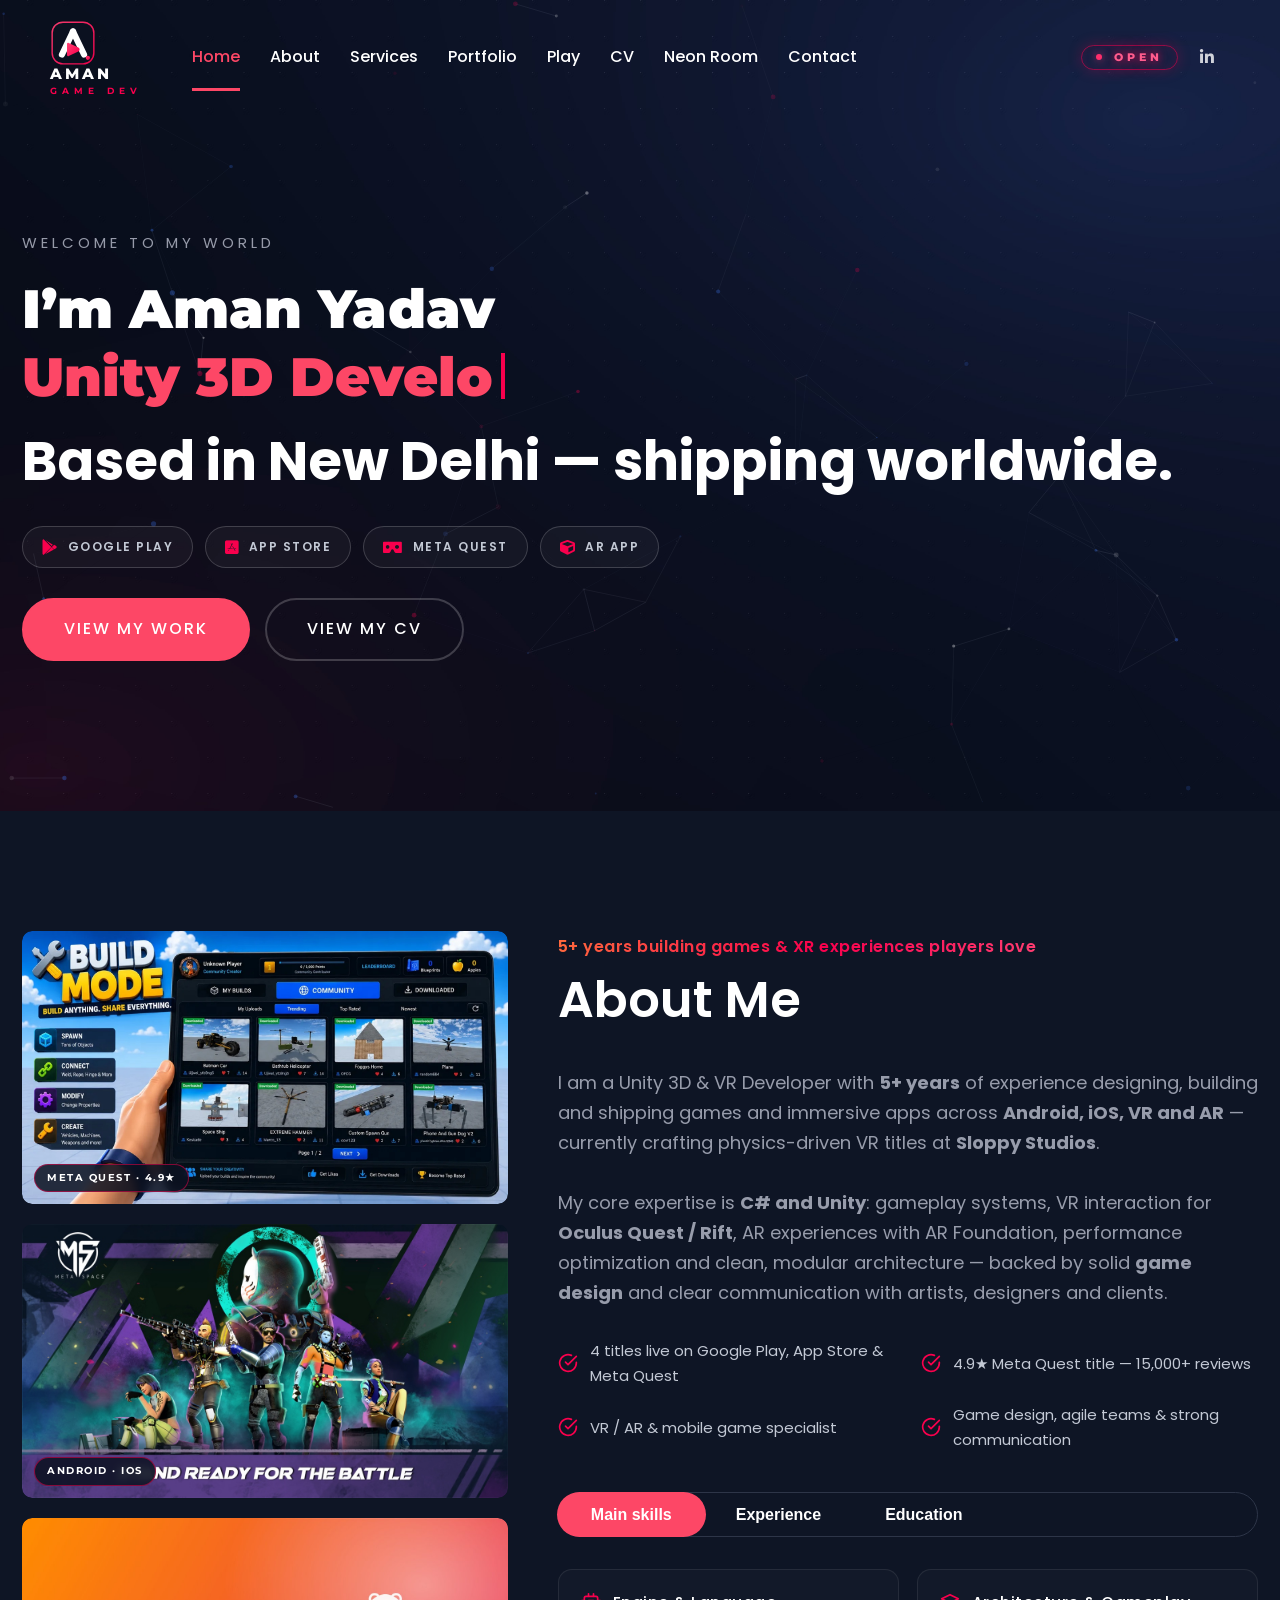
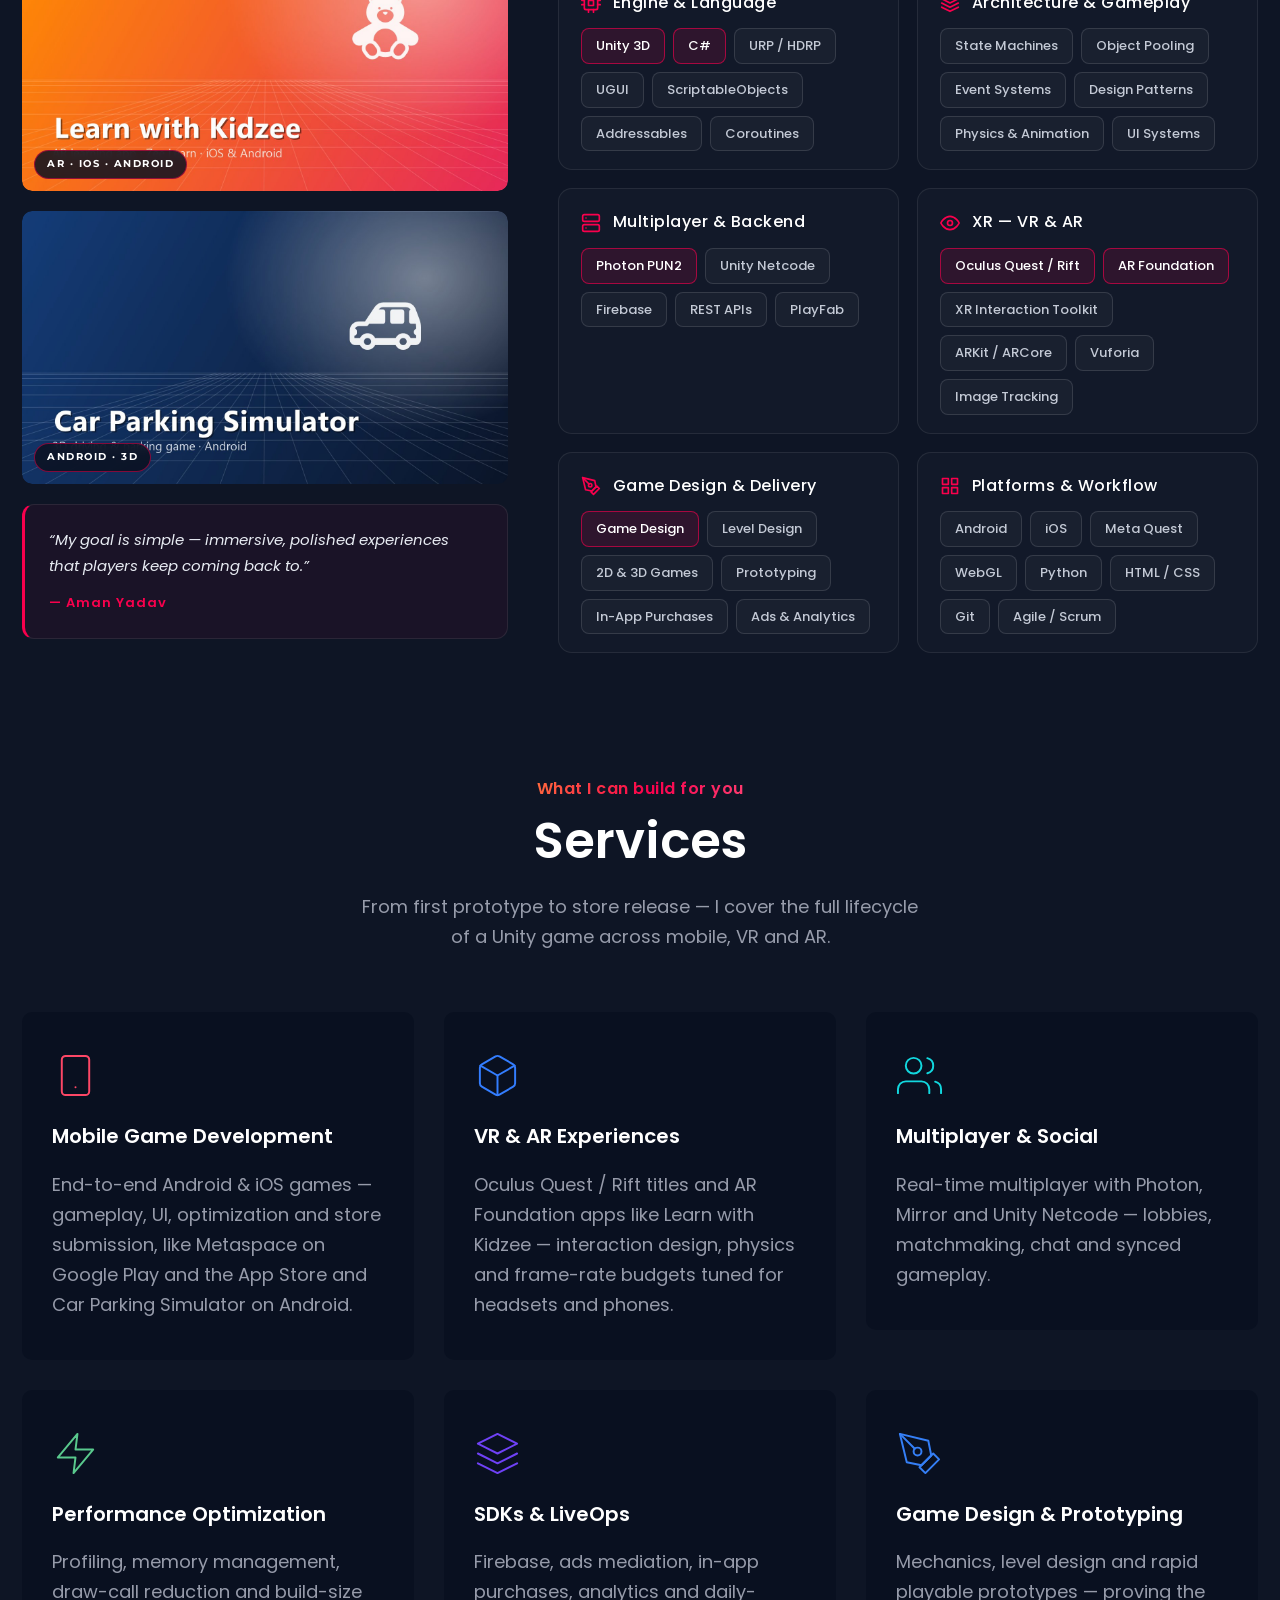
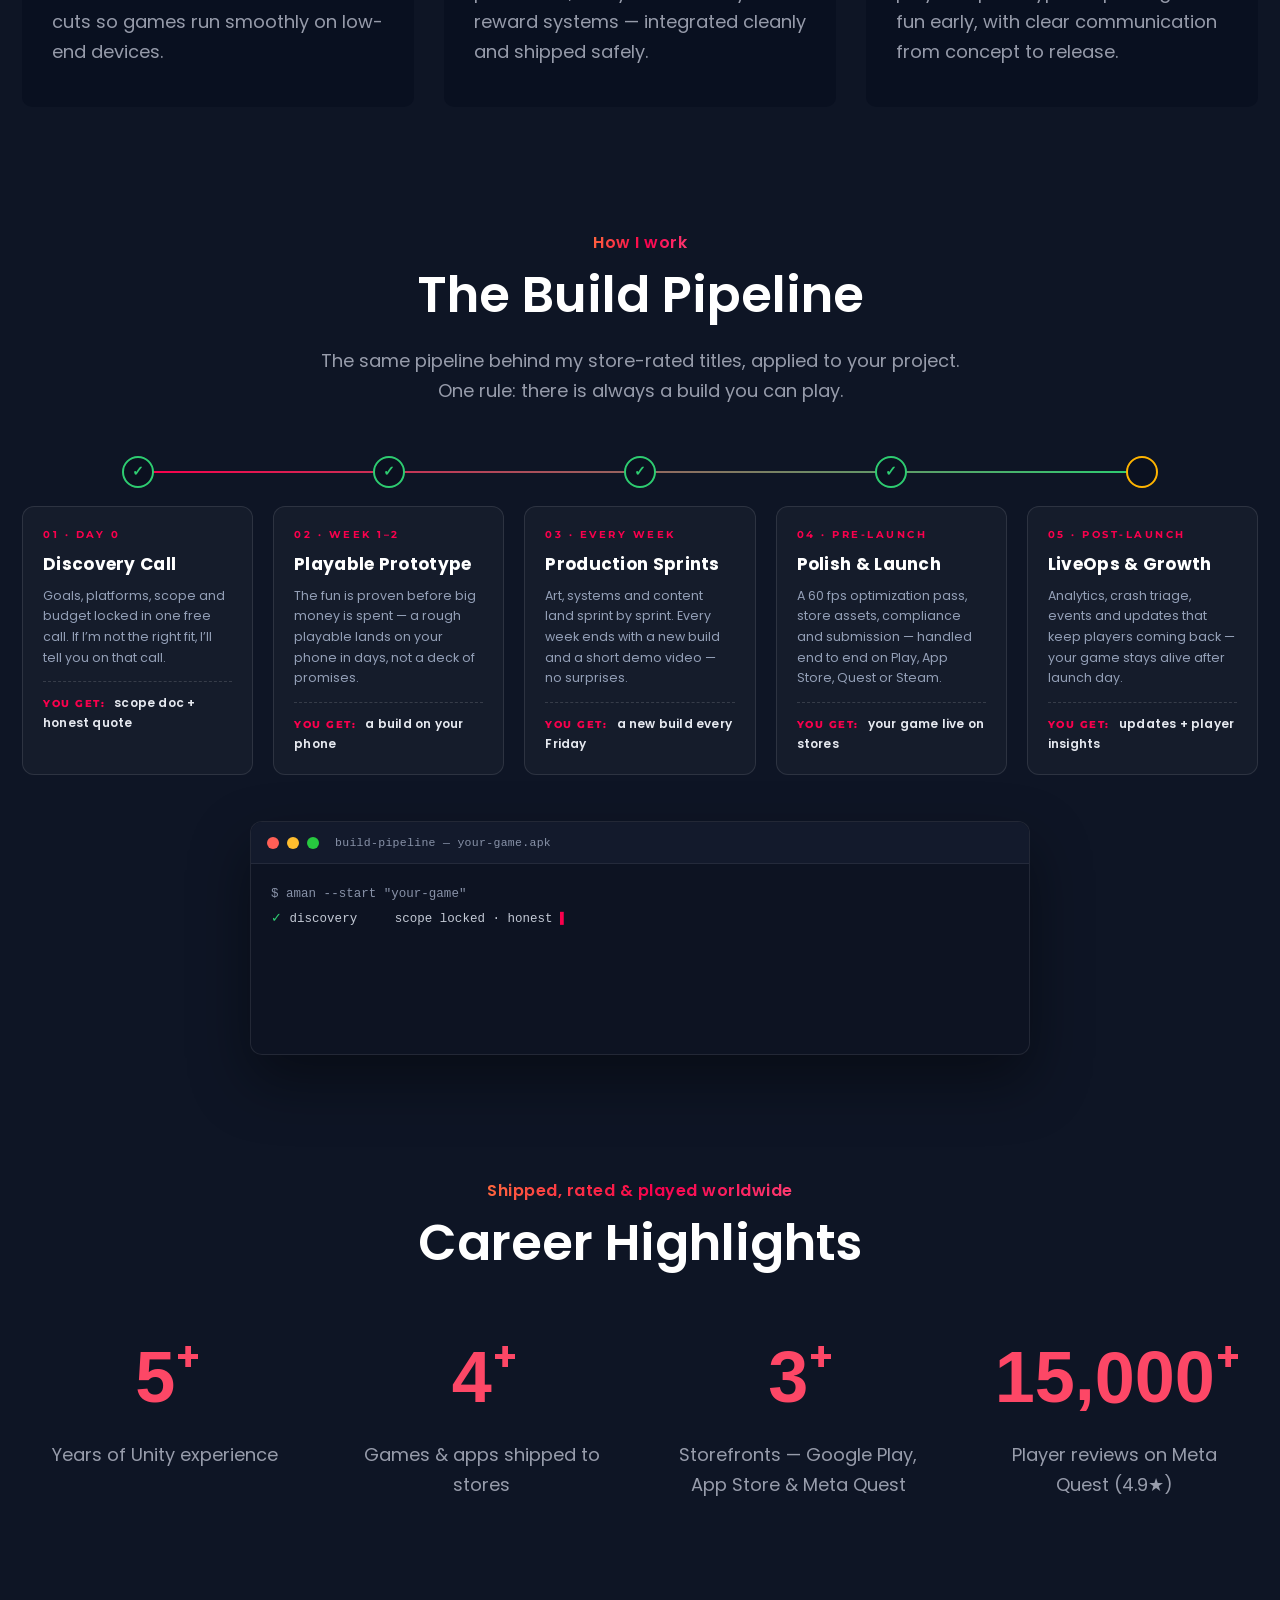
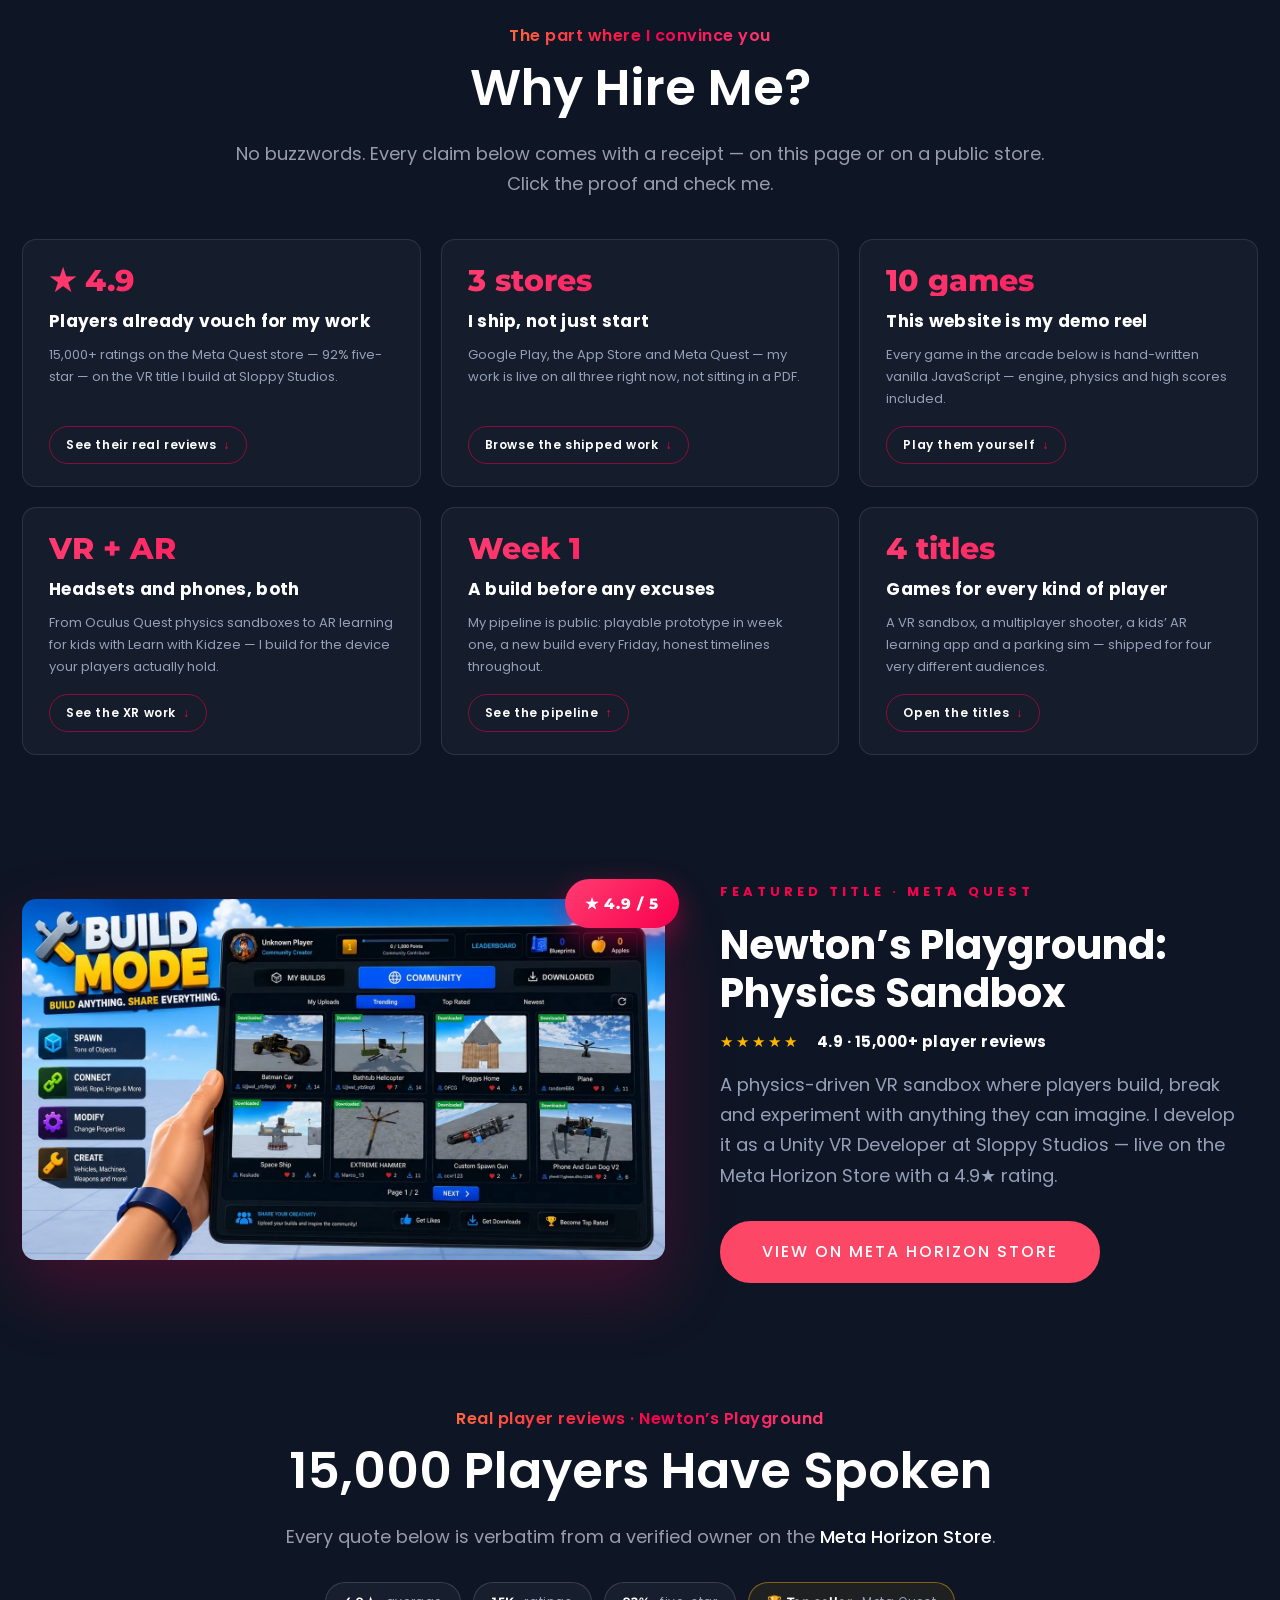
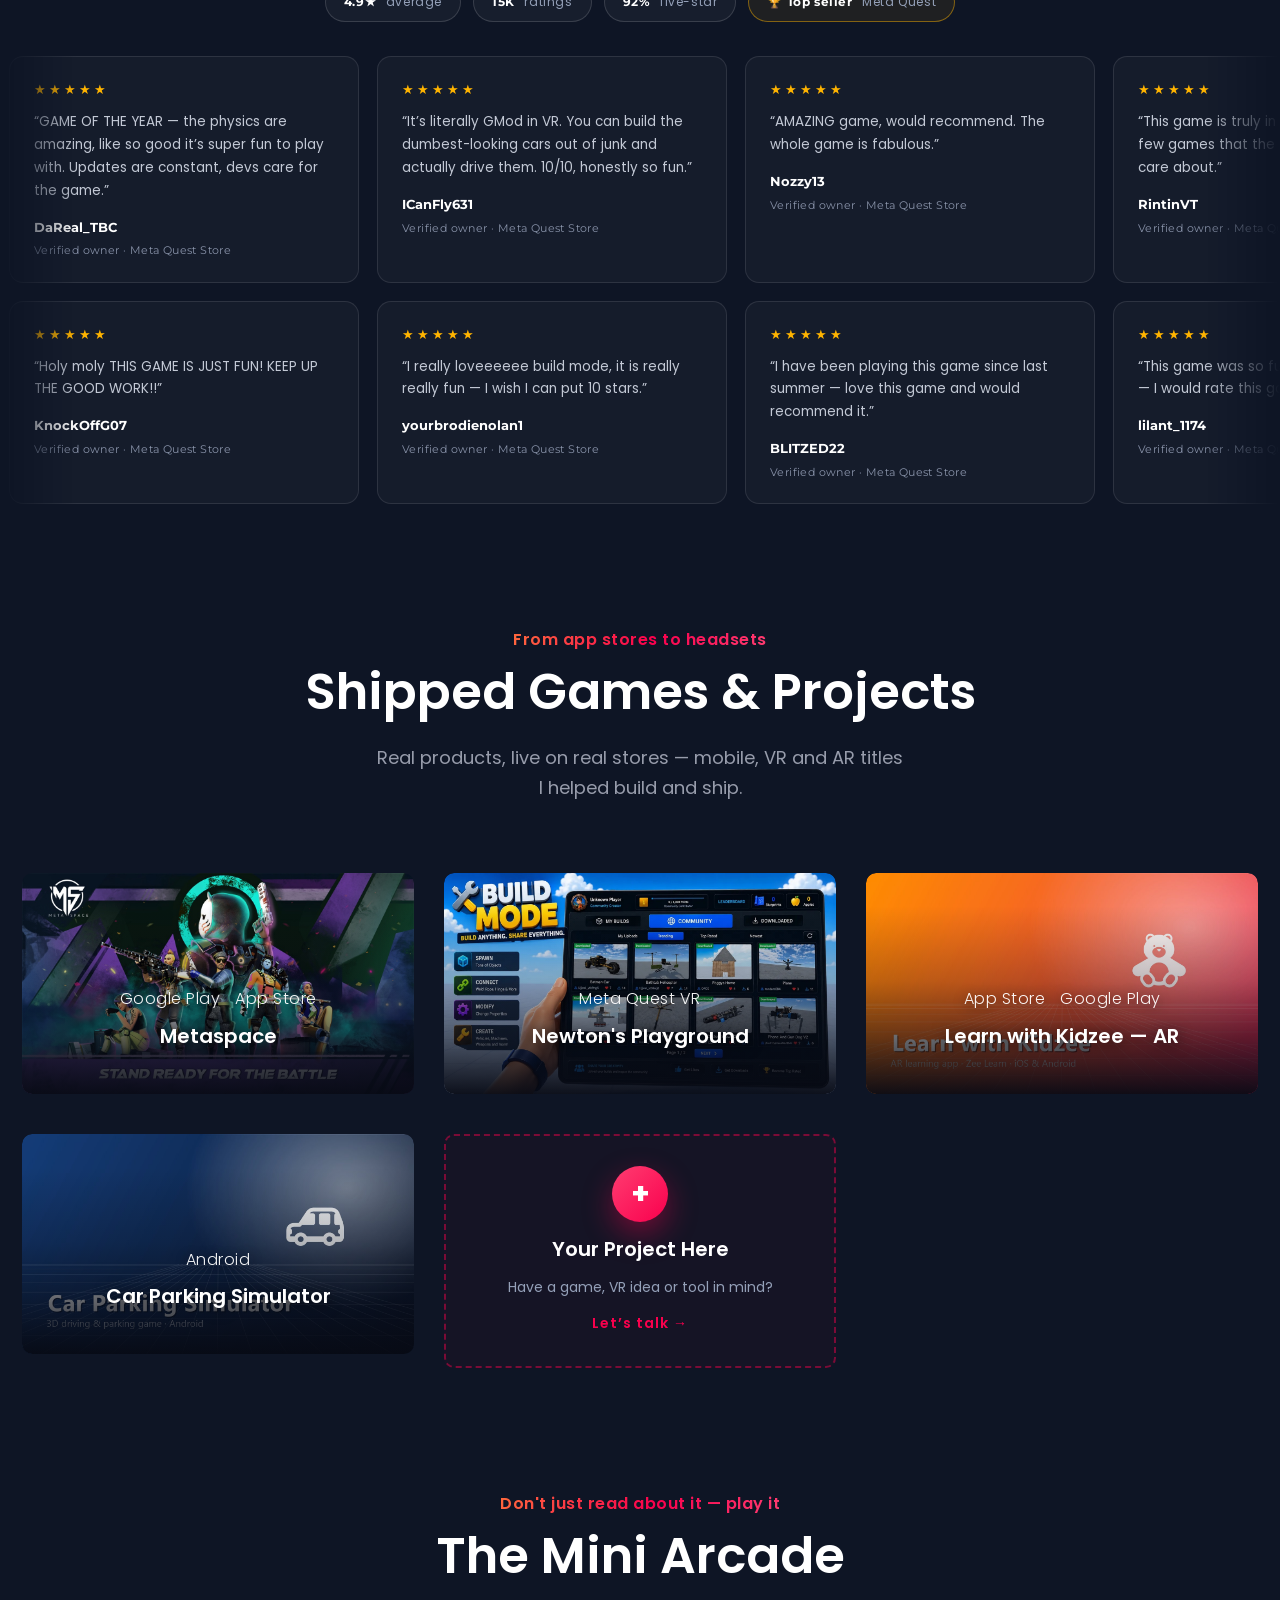
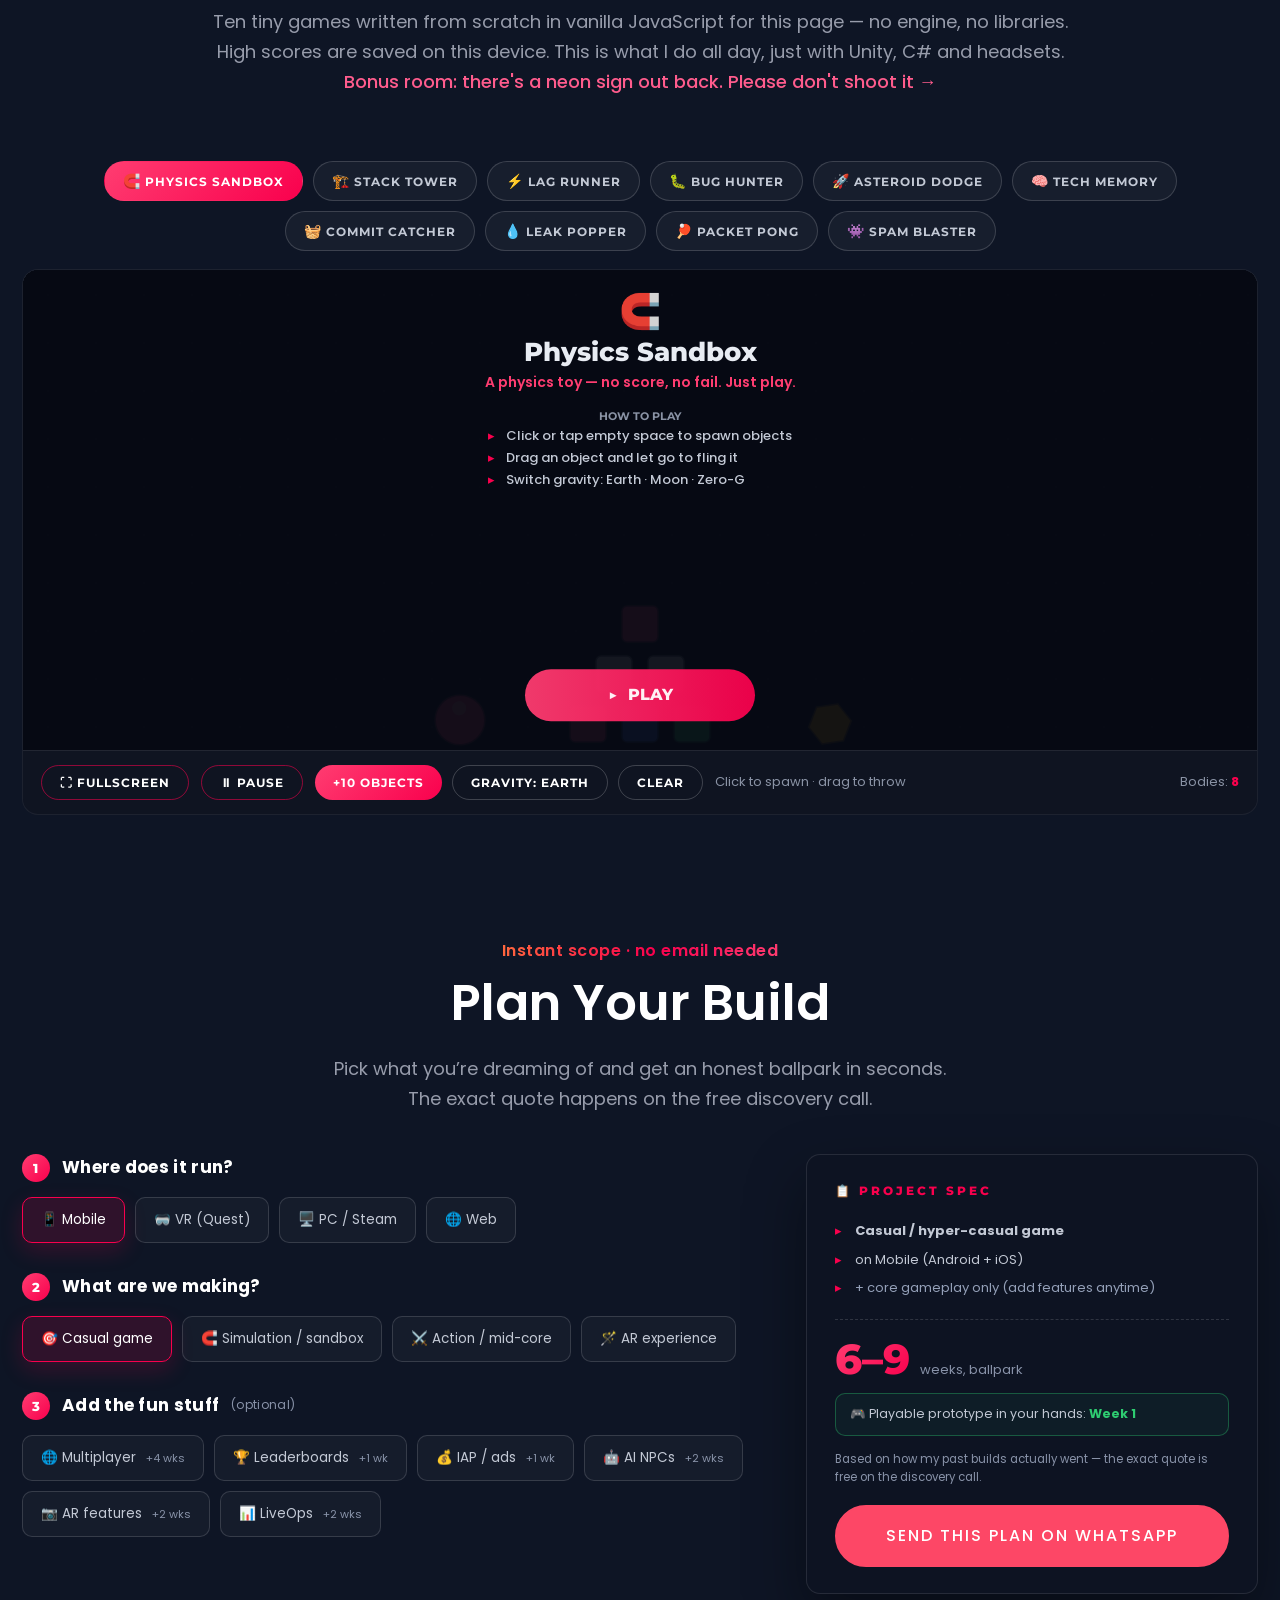
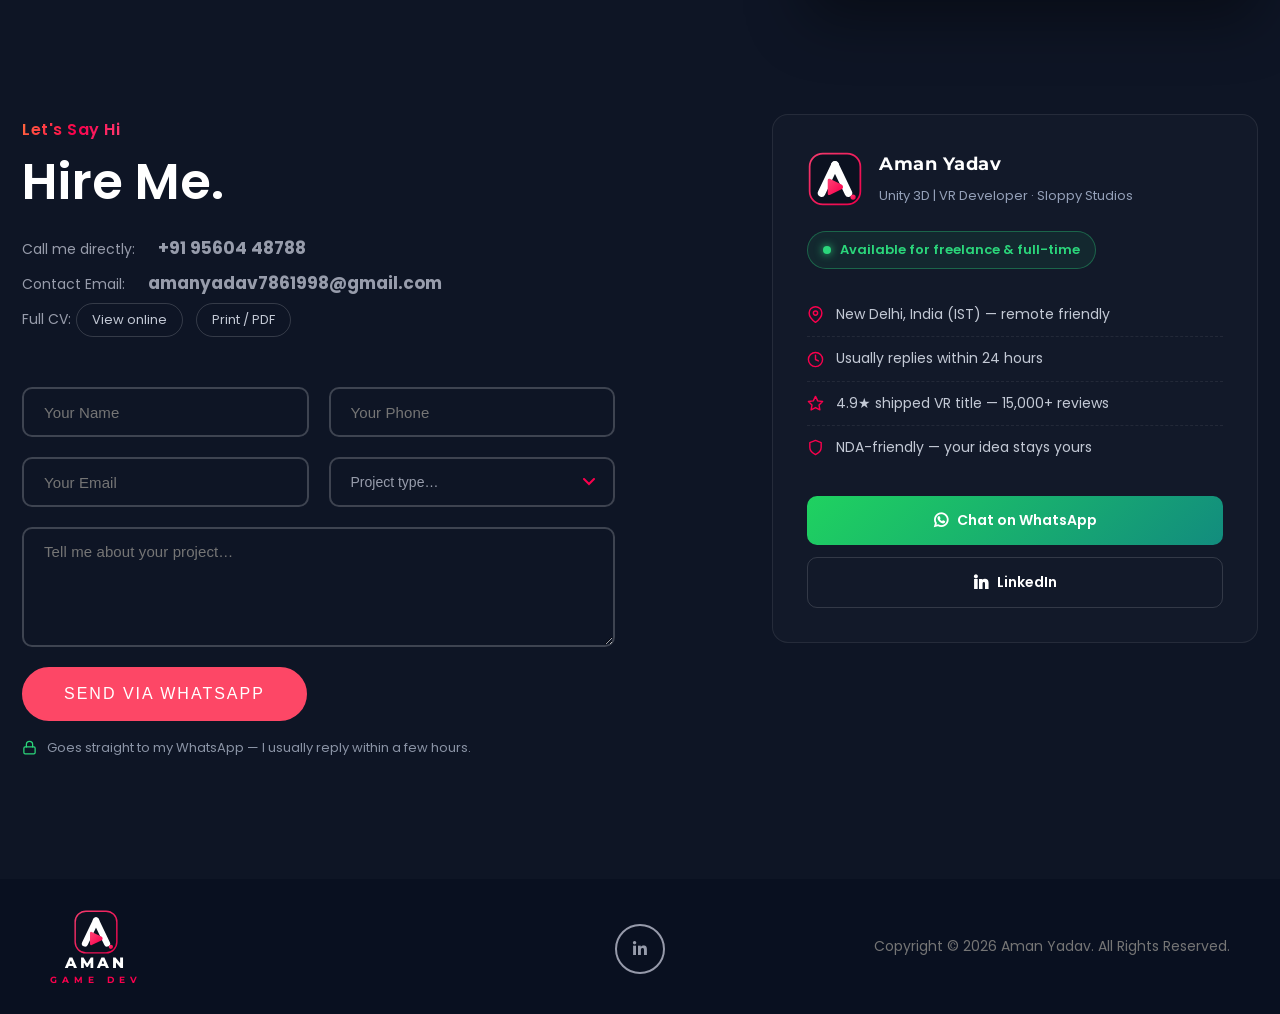
==== commit ea20954c: "Point canonical/share URLs at GitHub Pages Co-Authored-By: Claude Fable 5.1 <noreply@anthropic.com>" ====
--- a/index.html
+++ b/index.html
@@ -10,20 +10,20 @@
     <meta name="author" content="Aman Yadav">
     <meta name="viewport" content="width=device-width, initial-scale=1, shrink-to-fit=no">
     <meta name="theme-color" content="#f9004d">
-    <link rel="canonical" href="https://aman-yadav-portfolio.vercel.app/">
+    <link rel="canonical" href="https://prashant1998gupta.github.io/Aman_portfolio/">
 
     <!-- Open Graph / Social Share -->
     <meta property="og:type" content="website">
     <meta property="og:title" content="Aman Yadav — Unity 3D | VR Developer">
     <meta property="og:description" content="5+ years shipping games and AR apps across Android, iOS and Meta Quest VR. See Metaspace, Newton's Playground and Learn with Kidzee AR.">
-    <meta property="og:url" content="https://aman-yadav-portfolio.vercel.app/">
-    <meta property="og:image" content="https://aman-yadav-portfolio.vercel.app/assets/images/og-cover.jpg">
+    <meta property="og:url" content="https://prashant1998gupta.github.io/Aman_portfolio/">
+    <meta property="og:image" content="https://prashant1998gupta.github.io/Aman_portfolio/assets/images/og-cover.jpg">
     <meta property="og:image:width" content="1200">
     <meta property="og:image:height" content="630">
     <meta name="twitter:card" content="summary_large_image">
     <meta name="twitter:title" content="Aman Yadav — Unity 3D | VR Developer">
     <meta name="twitter:description" content="5+ years shipping games and AR apps across Android, iOS and Meta Quest VR.">
-    <meta name="twitter:image" content="https://aman-yadav-portfolio.vercel.app/assets/images/og-cover.jpg">
+    <meta name="twitter:image" content="https://prashant1998gupta.github.io/Aman_portfolio/assets/images/og-cover.jpg">
 
     <!-- Structured Data -->
     <script type="application/ld+json">
@@ -32,7 +32,7 @@
       "@type": "Person",
       "name": "Aman Yadav",
       "jobTitle": "Unity 3D | VR Developer",
-      "url": "https://aman-yadav-portfolio.vercel.app/",
+      "url": "https://prashant1998gupta.github.io/Aman_portfolio/",
       "email": "mailto:amanyadav7861998@gmail.com",
       "telephone": "+91-95604-48788",
       "address": { "@type": "PostalAddress", "addressCountry": "IN" },
